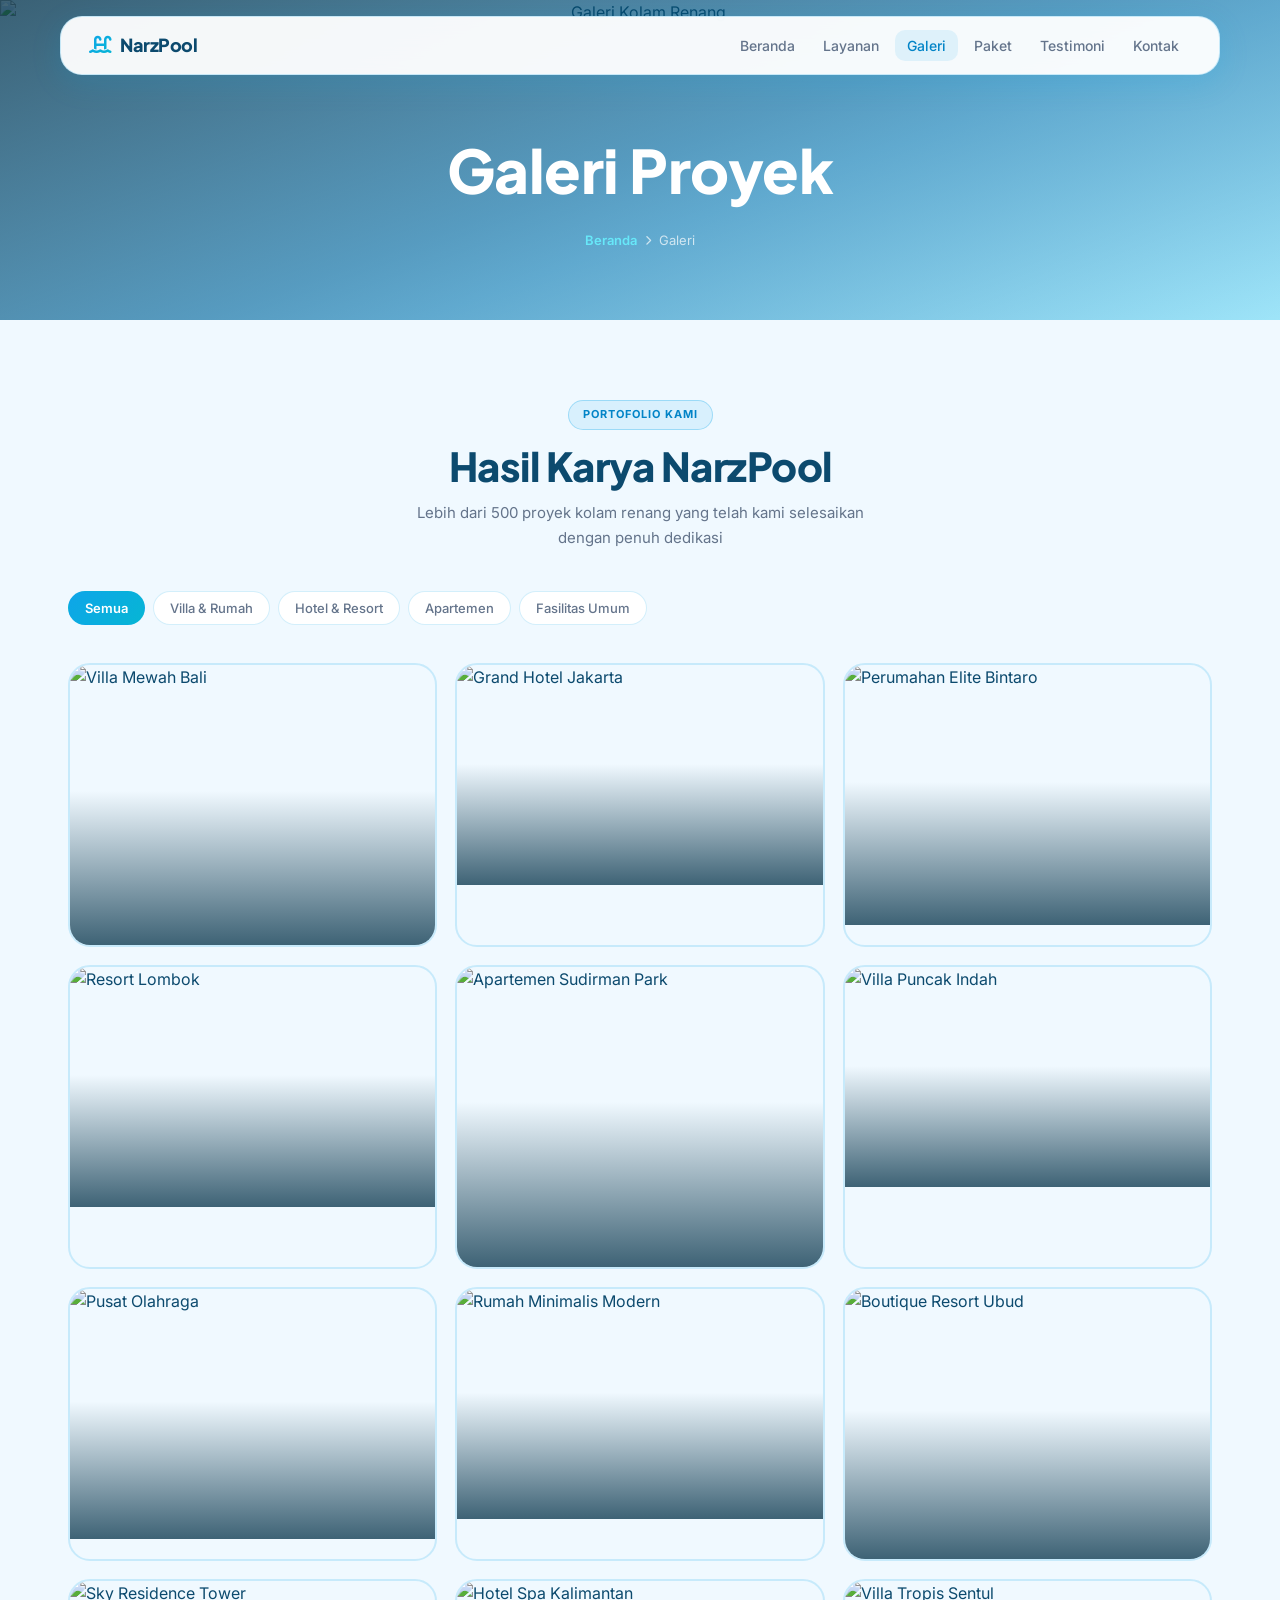
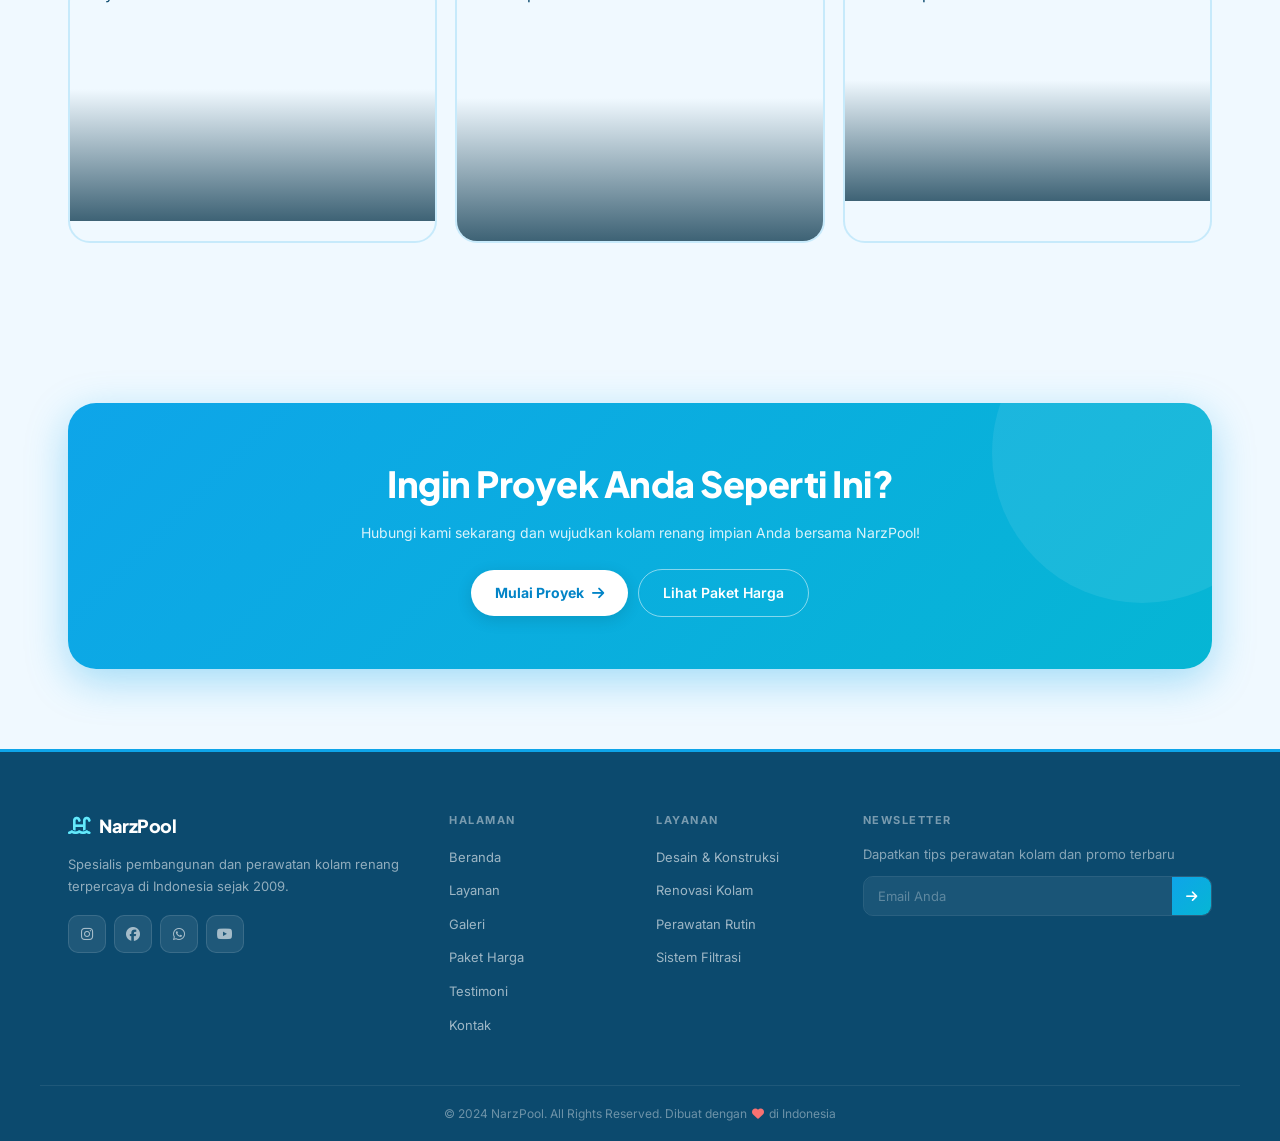
==== galeri.html @ c6076f53 "Add files via upload" ====
<!DOCTYPE html>
<html lang="id">
<head>
  <meta charset="UTF-8" />
  <meta name="viewport" content="width=device-width, initial-scale=1.0"/>
  <title>NarzPool - Galeri</title>
  <link rel="stylesheet" href="style.css"/>
  <link href="https://fonts.googleapis.com/css2?family=Poppins:wght@300;400;600;700;800&display=swap" rel="stylesheet"/>
  <link rel="stylesheet" href="https://cdnjs.cloudflare.com/ajax/libs/font-awesome/6.4.0/css/all.min.css"/>
</head>
<body>

  <!-- NAVBAR -->
  <nav class="navbar scrolled" id="navbar" data-inner="true">
    <div class="nav-container">
      <a href="index.html" class="logo">
        <i class="fas fa-swimming-pool"></i>
        <span>NarzPool</span>
      </a>
      <ul class="nav-links" id="navLinks">
        <li><a href="index.html">Beranda</a></li>
        <li><a href="layanan.html">Layanan</a></li>
        <li><a href="galeri.html" class="active">Galeri</a></li>
        <li><a href="paket.html">Paket</a></li>
        <li><a href="testimoni.html">Testimoni</a></li>
        <li><a href="kontak.html">Kontak</a></li>
      </ul>
      <div class="hamburger" id="hamburger">
        <span></span><span></span><span></span>
      </div>
    </div>
  </nav>

  <!-- PAGE HERO -->
  <section class="page-hero page-hero-img">
    <img src="https://images.unsplash.com/photo-1583212292454-1fe6229603b7?w=1600&q=80&fit=crop" class="page-hero-bg" alt="Galeri Kolam Renang"/>
    <div class="page-hero-overlay"></div>
    <div class="page-hero-content">
      <h1>Galeri Proyek</h1>
      <div class="breadcrumb">
        <a href="index.html">Beranda</a>
        <i class="fas fa-chevron-right"></i>
        <span>Galeri</span>
      </div>
    </div>
  </section>

  <!-- FILTER -->
  <section class="galeri-page">
    <div class="container">
      <div class="section-header">
        <span class="section-tag">Portofolio Kami</span>
        <h2>Hasil Karya NarzPool</h2>
        <p>Lebih dari 500 proyek kolam renang yang telah kami selesaikan dengan penuh dedikasi</p>
      </div>

      <!-- Filter Tombol -->
      <div class="filter-btns">
        <button class="filter-btn active" data-filter="all">Semua</button>
        <button class="filter-btn" data-filter="villa">Villa & Rumah</button>
        <button class="filter-btn" data-filter="hotel">Hotel & Resort</button>
        <button class="filter-btn" data-filter="apartemen">Apartemen</button>
        <button class="filter-btn" data-filter="publik">Fasilitas Umum</button>
      </div>

      <!-- Galeri Grid -->
      <div class="galeri-masonry" id="galeriGrid">

        <div class="galeri-card" data-category="hotel">
          <div class="galeri-card-img" style="height:280px">
            <img src="https://images.unsplash.com/photo-1575429198097-0414ec08e8cd?w=700&q=80&fit=crop" alt="Villa Mewah Bali"/>
            <div class="galeri-card-overlay">
              <h4>Villa Mewah Bali</h4>
              <p><i class="fas fa-map-marker-alt"></i> Bali, Indonesia</p>
              <span class="galeri-tag">Infinity Pool</span>
            </div>
          </div>
        </div>

        <div class="galeri-card" data-category="hotel">
          <div class="galeri-card-img" style="height:220px">
            <img src="https://images.unsplash.com/photo-1519046904884-53103b34b206?w=700&q=80&fit=crop" alt="Grand Hotel Jakarta"/>
            <div class="galeri-card-overlay">
              <h4>Grand Hotel Bintang 5</h4>
              <p><i class="fas fa-map-marker-alt"></i> Jakarta, Indonesia</p>
              <span class="galeri-tag">Rooftop Pool</span>
            </div>
          </div>
        </div>

        <div class="galeri-card" data-category="villa">
          <div class="galeri-card-img" style="height:260px">
            <img src="https://images.unsplash.com/photo-1583212292454-1fe6229603b7?w=700&q=80&fit=crop" alt="Perumahan Elite Bintaro"/>
            <div class="galeri-card-overlay">
              <h4>Perumahan Elite Bintaro</h4>
              <p><i class="fas fa-map-marker-alt"></i> Tangerang, Indonesia</p>
              <span class="galeri-tag">Lap Pool</span>
            </div>
          </div>
        </div>

        <div class="galeri-card" data-category="hotel">
          <div class="galeri-card-img" style="height:240px">
            <img src="https://images.unsplash.com/photo-1572120360610-d971b9d7767c?w=700&q=80&fit=crop" alt="Resort Lombok"/>
            <div class="galeri-card-overlay">
              <h4>Resort Lombok Tengah</h4>
              <p><i class="fas fa-map-marker-alt"></i> Lombok, Indonesia</p>
              <span class="galeri-tag">Natural Pool</span>
            </div>
          </div>
        </div>

        <div class="galeri-card" data-category="apartemen">
          <div class="galeri-card-img" style="height:300px">
            <img src="https://images.unsplash.com/photo-1560185007-cde436f6a4d0?w=700&q=80&fit=crop" alt="Apartemen Sudirman Park"/>
            <div class="galeri-card-overlay">
              <h4>Apartemen Sudirman Park</h4>
              <p><i class="fas fa-map-marker-alt"></i> Jakarta, Indonesia</p>
              <span class="galeri-tag">Indoor Pool</span>
            </div>
          </div>
        </div>

        <div class="galeri-card" data-category="villa">
          <div class="galeri-card-img" style="height:220px">
            <img src="https://images.unsplash.com/photo-1621275471769-e6aa344546d5?w=700&q=80&fit=crop" alt="Villa Puncak Indah"/>
            <div class="galeri-card-overlay">
              <h4>Villa Puncak Indah</h4>
              <p><i class="fas fa-map-marker-alt"></i> Bogor, Indonesia</p>
              <span class="galeri-tag">Private Pool</span>
            </div>
          </div>
        </div>

        <div class="galeri-card" data-category="publik">
          <div class="galeri-card-img" style="height:250px">
            <img src="https://images.unsplash.com/photo-1571902943202-507ec2618e8f?w=700&q=80&fit=crop" alt="Pusat Olahraga"/>
            <div class="galeri-card-overlay">
              <h4>Pusat Olahraga Kota</h4>
              <p><i class="fas fa-map-marker-alt"></i> Bandung, Indonesia</p>
              <span class="galeri-tag">Olympic Pool</span>
            </div>
          </div>
        </div>

        <div class="galeri-card" data-category="villa">
          <div class="galeri-card-img" style="height:230px">
            <img src="https://images.unsplash.com/photo-1504174997557-4d5b864f0c4b?w=700&q=80&fit=crop" alt="Rumah Minimalis Modern"/>
            <div class="galeri-card-overlay">
              <h4>Rumah Minimalis Modern</h4>
              <p><i class="fas fa-map-marker-alt"></i> Surabaya, Indonesia</p>
              <span class="galeri-tag">Mini Pool</span>
            </div>
          </div>
        </div>

        <div class="galeri-card" data-category="hotel">
          <div class="galeri-card-img" style="height:270px">
            <img src="https://images.unsplash.com/photo-1540539234-c14a20fb7c7b?w=700&q=80&fit=crop" alt="Boutique Resort Ubud"/>
            <div class="galeri-card-overlay">
              <h4>Boutique Resort Ubud</h4>
              <p><i class="fas fa-map-marker-alt"></i> Ubud, Bali</p>
              <span class="galeri-tag">Plunge Pool</span>
            </div>
          </div>
        </div>

        <div class="galeri-card" data-category="apartemen">
          <div class="galeri-card-img" style="height:240px">
            <img src="https://images.unsplash.com/photo-1600965962102-9d260a71890d?w=700&q=80&fit=crop" alt="Sky Residence Tower"/>
            <div class="galeri-card-overlay">
              <h4>Sky Residence Tower</h4>
              <p><i class="fas fa-map-marker-alt"></i> Jakarta Barat</p>
              <span class="galeri-tag">Sky Pool</span>
            </div>
          </div>
        </div>

        <div class="galeri-card" data-category="publik">
          <div class="galeri-card-img" style="height:260px">
            <img src="https://images.unsplash.com/photo-1622396481328-9b1b78cdd9fd?w=700&q=80&fit=crop" alt="Hotel Spa Kalimantan"/>
            <div class="galeri-card-overlay">
              <h4>Hotel &amp; Spa Kalimantan</h4>
              <p><i class="fas fa-map-marker-alt"></i> Balikpapan</p>
              <span class="galeri-tag">Spa Pool</span>
            </div>
          </div>
        </div>

        <div class="galeri-card" data-category="villa">
          <div class="galeri-card-img" style="height:220px">
            <img src="https://images.unsplash.com/photo-1572120360610-d971b9d7767c?w=700&q=80&fit=crop" alt="Villa Tropis Sentul"/>
            <div class="galeri-card-overlay">
              <h4>Villa Tropis Sentul</h4>
              <p><i class="fas fa-map-marker-alt"></i> Sentul, Bogor</p>
              <span class="galeri-tag">Overflow Pool</span>
            </div>
          </div>
        </div>

      </div>

      <div class="no-result" id="noResult" style="display:none;">
        <i class="fas fa-search"></i>
        <p>Tidak ada proyek dalam kategori ini</p>
      </div>
    </div>
  </section>

  <!-- CTA -->
  <section class="cta-section">
    <div class="container">
      <div class="cta-box">
        <h2>Ingin Proyek Anda Seperti Ini?</h2>
        <p>Hubungi kami sekarang dan wujudkan kolam renang impian Anda bersama NarzPool!</p>
        <div class="cta-btns">
          <a href="kontak.html" class="btn btn-white">Mulai Proyek <i class="fas fa-arrow-right"></i></a>
          <a href="paket.html" class="btn btn-outline-white">Lihat Paket Harga</a>
        </div>
      </div>
    </div>
  </section>

  <!-- FOOTER -->
  <footer class="footer">
    <div class="footer-top">
      <div class="footer-brand">
        <a href="index.html" class="logo">
          <i class="fas fa-swimming-pool"></i>
          <span>NarzPool</span>
        </a>
        <p>Spesialis pembangunan dan perawatan kolam renang terpercaya di Indonesia sejak 2009.</p>
        <div class="social-links">
          <a href="#"><i class="fab fa-instagram"></i></a>
          <a href="#"><i class="fab fa-facebook"></i></a>
          <a href="#"><i class="fab fa-whatsapp"></i></a>
          <a href="#"><i class="fab fa-youtube"></i></a>
        </div>
      </div>
      <div class="footer-links">
        <h4>Halaman</h4>
        <ul>
          <li><a href="index.html">Beranda</a></li>
          <li><a href="layanan.html">Layanan</a></li>
          <li><a href="galeri.html">Galeri</a></li>
          <li><a href="paket.html">Paket Harga</a></li>
          <li><a href="testimoni.html">Testimoni</a></li>
          <li><a href="kontak.html">Kontak</a></li>
        </ul>
      </div>
      <div class="footer-links">
        <h4>Layanan</h4>
        <ul>
          <li><a href="layanan.html">Desain & Konstruksi</a></li>
          <li><a href="layanan.html">Renovasi Kolam</a></li>
          <li><a href="layanan.html">Perawatan Rutin</a></li>
          <li><a href="layanan.html">Sistem Filtrasi</a></li>
        </ul>
      </div>
      <div class="footer-newsletter">
        <h4>Newsletter</h4>
        <p>Dapatkan tips perawatan kolam dan promo terbaru</p>
        <div class="newsletter-form">
          <input type="email" placeholder="Email Anda"/>
          <button><i class="fas fa-arrow-right"></i></button>
        </div>
      </div>
    </div>
    <div class="footer-bottom">
      <p>&copy; 2024 NarzPool. All Rights Reserved. Dibuat dengan <i class="fas fa-heart"></i> di Indonesia</p>
    </div>
  </footer>

  <script src="script.js"></script>
</body>
</html>
---- style.css ----
/* ================================================
   NARZPOOL — MOBILE-FIRST CSS (TULIS ULANG BERSIH)
   ================================================ */

@import url('https://fonts.googleapis.com/css2?family=Inter:wght@400;500;600;700;800;900&family=Plus+Jakarta+Sans:wght@600;700;800;900&display=swap');

/* ===== VARIABLES ===== */
:root {
  --blue:       #0ea5e9;
  --blue-dark:  #0284c7;
  --blue-deeper:#0c4a6e;
  --cyan:       #06b6d4;
  --teal:       #0d9488;
  --aqua:       #67e8f9;
  --bg:         #f0f9ff;
  --white:      #ffffff;
  --text:       #0c4a6e;
  --muted:      #64748b;
  --light-text: #94a3b8;
  --border:     rgba(14,165,233,0.18);

  --grad:       linear-gradient(135deg,#0ea5e9,#06b6d4);
  --grad-dark:  linear-gradient(135deg,#0284c7,#0d9488);

  --r-sm: 10px;
  --r-md: 16px;
  --r-lg: 22px;
  --r-xl: 28px;

  --sh-sm: 0 2px 10px rgba(14,165,233,.12);
  --sh-md: 0 8px 30px rgba(14,165,233,.16);
  --sh-lg: 0 20px 60px rgba(14,165,233,.22);

  --ease: all .3s cubic-bezier(.4,0,.2,1);
}

/* ===== RESET ===== */
*,*::before,*::after{margin:0;padding:0;box-sizing:border-box}
html{scroll-behavior:smooth;-webkit-text-size-adjust:100%}
body{font-family:'Inter',sans-serif;background:var(--bg);color:var(--text);overflow-x:hidden;line-height:1.6}
img{display:block;max-width:100%;height:auto}
a{text-decoration:none}
button{cursor:pointer;font-family:inherit}
ul{list-style:none}

/* ===== LAYOUT ===== */
.container{width:100%;max-width:1200px;margin:0 auto;padding:0 16px}

/* ===== TYPOGRAPHY ===== */
.section-tag{
  display:inline-flex;align-items:center;gap:6px;
  padding:5px 14px;background:rgba(14,165,233,.1);
  border:1px solid rgba(14,165,233,.3);border-radius:50px;
  font-size:11px;font-weight:700;letter-spacing:1px;
  text-transform:uppercase;color:var(--blue-dark);margin-bottom:12px;
}
.section-header{text-align:center;margin-bottom:40px}
.section-header h2{
  font-family:'Plus Jakarta Sans',sans-serif;
  font-size:clamp(24px,5vw,40px);font-weight:800;
  color:var(--text);line-height:1.2;letter-spacing:-.5px;margin-bottom:10px;
}
.section-header h2 span{background:var(--grad);-webkit-background-clip:text;-webkit-text-fill-color:transparent;background-clip:text}
.section-header p{color:var(--muted);font-size:15px;max-width:500px;margin:0 auto;line-height:1.7}

/* ===== BUTTONS ===== */
.btn{
  display:inline-flex;align-items:center;justify-content:center;gap:8px;
  padding:12px 24px;border-radius:50px;font-family:'Inter',sans-serif;
  font-weight:600;font-size:14px;border:none;cursor:pointer;transition:var(--ease);
  white-space:nowrap;
}
.btn-primary{background:var(--grad);color:#fff;box-shadow:0 4px 16px rgba(14,165,233,.4)}
.btn-primary:hover{transform:translateY(-2px);box-shadow:0 8px 24px rgba(14,165,233,.5)}
.btn-ghost{background:rgba(14,165,233,.1);color:var(--blue-dark);border:1.5px solid rgba(14,165,233,.25)}
.btn-ghost:hover{background:rgba(14,165,233,.18);transform:translateY(-2px)}
.btn-ghost-hero{background:rgba(255,255,255,.15);color:#fff;border:1.5px solid rgba(255,255,255,.4);backdrop-filter:blur(10px)}
.btn-ghost-hero:hover{background:rgba(255,255,255,.25);border-color:#fff}
.btn-white{background:#fff;color:var(--blue-dark);font-weight:700;box-shadow:0 4px 16px rgba(0,0,0,.12)}
.btn-white:hover{transform:translateY(-2px);box-shadow:0 8px 24px rgba(0,0,0,.18)}
.btn-outline-white{background:transparent;color:#fff;border:1.5px solid rgba(255,255,255,.5)}
.btn-outline-white:hover{background:rgba(255,255,255,.12);border-color:#fff}
.btn-outline-blue{background:transparent;color:var(--blue-dark);border:1.5px solid var(--border)}
.btn-outline-blue:hover{background:var(--bg);transform:translateY(-2px)}
.btn-full{width:100%}
.btn-wa{display:inline-flex;align-items:center;gap:7px;padding:10px 20px;border-radius:50px;background:#16a34a;color:#fff;font-size:13px;font-weight:600;transition:var(--ease)}
.btn-wa:hover{background:#15803d;transform:translateY(-2px)}
.center-btn{text-align:center}

/* ===== NAVBAR ===== */
.navbar{
  position:fixed;top:12px;left:50%;transform:translateX(-50%);
  width:calc(100% - 24px);max-width:1160px;z-index:1000;
  padding:12px 16px;border-radius:var(--r-lg);
  background:rgba(255,255,255,.75);backdrop-filter:blur(20px);
  -webkit-backdrop-filter:blur(20px);
  border:1px solid rgba(14,165,233,.2);box-shadow:var(--sh-sm);
  transition:var(--ease);
}
.navbar.scrolled{background:rgba(255,255,255,.95);box-shadow:var(--sh-md)}
.navbar[data-inner="true"]{background:rgba(255,255,255,.95)!important;box-shadow:var(--sh-md)!important}
.nav-container{display:flex;align-items:center;justify-content:space-between;gap:12px}
.logo{display:flex;align-items:center;gap:8px;flex-shrink:0}
.logo i{font-size:20px;background:var(--grad);-webkit-background-clip:text;-webkit-text-fill-color:transparent}
.logo span{font-family:'Plus Jakarta Sans',sans-serif;font-size:18px;font-weight:800;color:var(--text);letter-spacing:-.5px}
.nav-links{display:none} /* hidden mobile, shown desktop */
.nav-links a{color:var(--muted);font-size:14px;font-weight:500;padding:7px 12px;border-radius:var(--r-sm);transition:var(--ease)}
.nav-links a:hover,.nav-links a.active{color:var(--blue-dark);background:rgba(14,165,233,.1)}
.nav-cta{background:var(--grad)!important;color:#fff!important;padding:8px 18px!important;border-radius:50px!important;font-weight:600!important}
.hamburger{display:flex;flex-direction:column;gap:5px;padding:6px;cursor:pointer;z-index:1001}
.hamburger span{width:22px;height:2px;background:var(--text);border-radius:2px;transition:var(--ease);display:block}

/* Mobile nav drawer */
.nav-overlay{display:none;position:fixed;inset:0;background:rgba(0,0,0,.45);z-index:998;backdrop-filter:blur(3px)}
.nav-overlay.show{display:block}
.nav-links.open{
  display:flex;flex-direction:column;gap:4px;
  position:fixed;top:0;right:0;bottom:0;
  width:min(280px,82vw);
  background:#fff;
  padding:72px 20px 32px;
  box-shadow:-4px 0 40px rgba(0,0,0,.15);
  z-index:999;overflow-y:auto;
}
.nav-links.open a{font-size:15px;padding:12px 16px;display:block;border-radius:var(--r-sm);color:var(--text)}
.nav-links.open .nav-cta{margin-top:12px;display:block;text-align:center;padding:12px 16px!important;border-radius:var(--r-md)!important}

/* ===== HERO ===== */
.hero{
  position:relative;min-height:100svh;
  display:flex;flex-direction:column;
  align-items:center;justify-content:space-between;
  overflow:hidden;background:#023e5e;
}
.hero-bg{position:absolute;inset:0;z-index:0}
.hero-bg-img{width:100%;height:100%;object-fit:cover;object-position:center;animation:heroZoom 16s ease-in-out infinite alternate}
@keyframes heroZoom{from{transform:scale(1)}to{transform:scale(1.08)}}
.hero-bg-overlay{position:absolute;inset:0;background:linear-gradient(160deg,rgba(2,48,71,.78) 0%,rgba(3,105,161,.55) 50%,rgba(14,165,233,.3) 100%)}
.hero-orb,.hero-grid{display:none} /* tidak perlu di mobile */

.hero-content{
  position:relative;z-index:2;text-align:center;
  width:100%;padding:88px 20px 24px;
  flex:1;display:flex;flex-direction:column;
  align-items:center;justify-content:center;
}
.hero-badge{
  display:inline-flex;align-items:center;gap:8px;
  padding:7px 16px;border-radius:50px;
  background:rgba(255,255,255,.15);border:1px solid rgba(255,255,255,.3);
  font-size:12px;font-weight:600;color:#fff;margin-bottom:18px;
  backdrop-filter:blur(10px);
}
.hero-badge span{width:7px;height:7px;background:var(--aqua);border-radius:50%;animation:pulse 2s infinite}
@keyframes pulse{0%,100%{opacity:1;transform:scale(1)}50%{opacity:.5;transform:scale(1.5)}}
.hero h1{
  font-family:'Plus Jakarta Sans',sans-serif;
  font-size:clamp(44px,12vw,100px);
  font-weight:900;color:#fff;line-height:1;
  letter-spacing:-2px;margin-bottom:14px;
}
.gradient-text{background:linear-gradient(135deg,#67e8f9,#06b6d4,#0d9488);-webkit-background-clip:text;-webkit-text-fill-color:transparent;background-clip:text}
.hero-tagline{font-size:clamp(14px,3.5vw,17px);color:rgba(255,255,255,.8);margin-bottom:28px;line-height:1.65}
.hero-btns{display:flex;flex-direction:column;align-items:center;gap:10px;margin-bottom:0}
.hero-btns .btn{width:100%;max-width:300px}

/* Stats bar */
.hero-stats-bar{
  position:relative;z-index:2;
  width:100%;padding:0 16px 28px;
  display:grid;grid-template-columns:1fr 1fr;gap:12px;
}
.hero-stat-item{
  background:rgba(255,255,255,.12);
  backdrop-filter:blur(16px);
  -webkit-backdrop-filter:blur(16px);
  border:1px solid rgba(255,255,255,.2);
  border-radius:var(--r-lg);
  padding:16px 14px;
  text-align:center;
  transition:var(--ease);
}
.hero-stat-item:hover{background:rgba(255,255,255,.2);border-color:rgba(255,255,255,.35)}
.stat-icon{
  width:36px;height:36px;
  background:rgba(255,255,255,.15);
  border-radius:var(--r-sm);
  display:flex;align-items:center;justify-content:center;
  margin:0 auto 8px;
}
.stat-icon i{font-size:15px;color:var(--aqua)}
.hero-stat-item h3{
  font-family:'Plus Jakarta Sans',sans-serif;
  font-size:22px;font-weight:900;
  color:#fff;line-height:1;margin-bottom:3px;
}
.hero-stat-item p{font-size:11px;color:rgba(255,255,255,.75);font-weight:500;line-height:1.3}
.hero-scroll{display:none}

/* ===== PAGE HERO (halaman dalam) ===== */
.page-hero{
  position:relative;min-height:260px;
  display:flex;align-items:center;justify-content:center;
  text-align:center;padding:90px 16px 40px;overflow:hidden;
  background:linear-gradient(160deg,#e0f2fe,#bae6fd,#cffafe);
}
.page-hero-img .page-hero-bg{
  position:absolute;inset:0;width:100%;height:100%;
  object-fit:cover;object-position:center 40%;z-index:0;
  animation:heroZoom 14s ease-in-out infinite alternate;
}
.page-hero-overlay{
  position:absolute;inset:0;z-index:1;
  background:linear-gradient(160deg,rgba(2,48,71,.75) 0%,rgba(3,105,161,.5) 60%,rgba(14,165,233,.25) 100%);
}
.page-hero-content{position:relative;z-index:2}
.page-hero-content h1{
  font-family:'Plus Jakarta Sans',sans-serif;
  font-size:clamp(28px,7vw,56px);font-weight:900;
  color:var(--text);letter-spacing:-.5px;margin-bottom:12px;
}
.page-hero-img .page-hero-content h1{color:#fff}
.breadcrumb{display:flex;align-items:center;justify-content:center;gap:8px;font-size:13px;color:var(--muted);flex-wrap:wrap}
.breadcrumb a{color:var(--blue-dark);font-weight:600}
.page-hero-img .breadcrumb{color:rgba(255,255,255,.7)}
.page-hero-img .breadcrumb a{color:var(--aqua)}
.breadcrumb i{font-size:10px}

/* ===== ABOUT HOME ===== */
.about-home{padding:60px 0;background:var(--white)}
.about-grid{display:flex;flex-direction:column;gap:32px}
.about-photo-stack{position:relative;border-radius:var(--r-xl);overflow:hidden;height:260px}
.about-photo-main{width:100%;height:100%;object-fit:cover}
.about-photo-mini{display:none}
.about-badge{
  position:absolute;top:14px;left:14px;
  background:rgba(255,255,255,.95);border:1px solid var(--border);
  border-radius:var(--r-sm);padding:10px 14px;
  display:flex;align-items:center;gap:10px;box-shadow:var(--sh-sm);
}
.about-badge i{font-size:22px;color:#f59e0b}
.about-badge strong{display:block;font-weight:700;color:var(--text);font-size:13px}
.about-badge span{color:var(--muted);font-size:11px}
.about-text .section-tag{margin-bottom:10px}
.about-text h2{font-family:'Plus Jakarta Sans',sans-serif;font-size:clamp(22px,5vw,36px);font-weight:800;color:var(--text);line-height:1.2;letter-spacing:-.5px;margin-bottom:12px}
.about-text p{color:var(--muted);font-size:14px;line-height:1.8;margin-bottom:12px}
.about-points{display:grid;grid-template-columns:1fr 1fr;gap:8px;margin:16px 0 24px}
.point{display:flex;align-items:center;gap:7px;font-size:13px;color:var(--text);font-weight:600}
.point i{color:var(--teal);font-size:14px;flex-shrink:0}

/* ===== PROSES SECTION ===== */
.proses-section{padding:60px 0;background:var(--bg)}
.proses-grid{display:flex;flex-direction:column;gap:16px}
.proses-card{background:var(--white);border:1.5px solid var(--border);border-radius:var(--r-lg);overflow:hidden;box-shadow:var(--sh-sm)}
.proses-img-wrap{position:relative;height:180px;overflow:hidden}
.proses-img-wrap img{width:100%;height:100%;object-fit:cover}
.proses-num{position:absolute;top:12px;left:12px;background:var(--grad);color:#fff;font-family:'Plus Jakarta Sans',sans-serif;font-size:12px;font-weight:800;padding:3px 10px;border-radius:50px}
.proses-body{padding:18px}
.proses-icon{width:40px;height:40px;background:rgba(14,165,233,.1);border:1.5px solid rgba(14,165,233,.2);border-radius:var(--r-sm);display:flex;align-items:center;justify-content:center;margin-bottom:10px}
.proses-icon i{font-size:16px;color:var(--blue-dark)}
.proses-body h3{font-size:15px;font-weight:700;color:var(--text);margin-bottom:6px}
.proses-body p{font-size:13px;color:var(--muted);line-height:1.7}

/* ===== SHOWCASE ===== */
.showcase-section{padding:60px 0;background:var(--white)}
.showcase-grid{display:flex;flex-direction:column;gap:12px}
.showcase-item{position:relative;border-radius:var(--r-lg);overflow:hidden;height:200px;border:2px solid var(--border)}
.showcase-item img{width:100%;height:100%;object-fit:cover}
.showcase-caption{
  position:absolute;bottom:0;left:0;right:0;
  padding:16px;
  background:linear-gradient(to top,rgba(2,48,71,.85) 0%,transparent 100%);
}
.sc-tag{display:inline-block;background:rgba(14,165,233,.85);color:#fff;font-size:10px;font-weight:700;padding:2px 8px;border-radius:50px;margin-bottom:4px;text-transform:uppercase;letter-spacing:.8px}
.showcase-caption h4{color:#fff;font-size:14px;font-weight:700}
.showcase-big{height:240px}

/* ===== PREVIEW LAYANAN ===== */
.preview-section{padding:60px 0;background:var(--white)}
.preview-grid{display:flex;flex-direction:column;gap:14px;margin-bottom:32px}
.preview-card{background:var(--bg);border:1.5px solid var(--border);border-radius:var(--r-lg);padding:24px 20px;text-align:center}
.card-icon{width:56px;height:56px;background:rgba(14,165,233,.1);border:1.5px solid rgba(14,165,233,.2);border-radius:var(--r-sm);display:flex;align-items:center;justify-content:center;margin:0 auto 14px}
.card-icon i{font-size:22px;color:var(--blue-dark)}
.preview-card h3{font-size:16px;font-weight:700;color:var(--text);margin-bottom:8px}
.preview-card p{font-size:13px;color:var(--muted);line-height:1.7}

/* ===== CTA ===== */
.cta-section{padding:48px 0;background:var(--bg)}
.cta-box{
  border-radius:var(--r-xl);padding:40px 20px;text-align:center;
  background:var(--grad);position:relative;overflow:hidden;
  box-shadow:0 12px 40px rgba(14,165,233,.35);
}
.cta-box::before{content:'';position:absolute;width:300px;height:300px;background:rgba(255,255,255,.08);border-radius:50%;top:-100px;right:-80px;pointer-events:none}
.cta-box h2{font-family:'Plus Jakarta Sans',sans-serif;font-size:clamp(20px,5vw,36px);font-weight:800;color:#fff;letter-spacing:-.5px;margin-bottom:10px;position:relative;z-index:1}
.cta-box p{color:rgba(255,255,255,.85);font-size:14px;margin-bottom:24px;position:relative;z-index:1}
.cta-btns{display:flex;flex-direction:column;align-items:center;gap:10px;position:relative;z-index:1}
.cta-btns .btn{width:100%;max-width:300px}

/* ===== LAYANAN PAGE ===== */
.layanan-page{padding:60px 0;background:var(--bg)}
.layanan-grid-page{display:flex;flex-direction:column;gap:14px;margin-bottom:48px}
.layanan-card{background:var(--white);border:1.5px solid var(--border);border-radius:var(--r-lg);padding:24px 20px;position:relative;overflow:hidden}
.layanan-card h3{font-size:16px;font-weight:700;color:var(--text);margin-bottom:8px}
.layanan-card p{font-size:13px;color:var(--muted);line-height:1.7}
.layanan-card .card-icon{margin:0 0 14px}

.layanan-detail-item{display:flex;flex-direction:column;gap:24px;margin-bottom:48px;padding-bottom:48px;border-bottom:2px dashed var(--border)}
.layanan-detail-item:last-child{border-bottom:none;margin-bottom:0;padding-bottom:0}
.layanan-detail-item.reverse{flex-direction:column}
.layanan-detail-img{height:220px;border-radius:var(--r-lg);overflow:hidden;border:2px solid var(--border);flex-shrink:0}
.layanan-detail-img img{width:100%;height:100%;object-fit:cover}
.service-number{font-family:'Plus Jakarta Sans',sans-serif;font-size:48px;font-weight:900;color:rgba(14,165,233,.1);display:block;line-height:1;margin-bottom:2px;letter-spacing:-2px}
.layanan-detail-text h3{font-family:'Plus Jakarta Sans',sans-serif;font-size:clamp(18px,4vw,26px);font-weight:800;color:var(--text);margin-bottom:10px;letter-spacing:-.3px}
.layanan-detail-text p{color:var(--muted);font-size:14px;line-height:1.8;margin-bottom:16px}
.service-list{list-style:none;margin-bottom:20px}
.service-list li{display:flex;align-items:center;gap:8px;padding:8px 0;font-size:13px;color:var(--text);border-bottom:1px solid var(--border)}
.service-list li:last-child{border-bottom:none}
.service-list .fa-check{color:var(--teal);width:14px;flex-shrink:0}

/* ===== GALERI PAGE ===== */
.galeri-page{padding:60px 0;background:var(--bg)}
.filter-btns{display:flex;gap:8px;overflow-x:auto;padding-bottom:6px;margin-bottom:32px;-webkit-overflow-scrolling:touch;scrollbar-width:none}
.filter-btns::-webkit-scrollbar{display:none}
.filter-btn{white-space:nowrap;flex-shrink:0;padding:8px 16px;border-radius:50px;border:1.5px solid var(--border);background:var(--white);font-family:'Inter',sans-serif;font-size:13px;font-weight:500;cursor:pointer;color:var(--muted);transition:var(--ease)}
.filter-btn.active{background:var(--grad);border-color:transparent;color:#fff;font-weight:600}
.galeri-masonry{display:flex;flex-direction:column;gap:14px}
.galeri-card{border-radius:var(--r-lg);overflow:hidden;border:2px solid var(--border)}
.galeri-card.hidden{display:none}
.galeri-card-img{position:relative;overflow:hidden;display:block}
.galeri-card-img img{position:absolute;inset:0;width:100%;height:100%;object-fit:cover}
.galeri-card-img::before{content:'';position:absolute;inset:0;background:linear-gradient(to top,rgba(2,48,71,.75) 0%,transparent 55%);z-index:1}
.galeri-card-overlay{position:relative;z-index:2;padding:16px;width:100%}
.galeri-card-overlay h4{color:#fff;font-size:15px;font-weight:700;margin-bottom:3px}
.galeri-card-overlay p{color:rgba(255,255,255,.75);font-size:12px;margin-bottom:6px}
.galeri-tag{display:inline-block;background:rgba(14,165,233,.85);color:#fff;padding:2px 8px;border-radius:50px;font-size:11px;font-weight:600}
.no-result{text-align:center;padding:48px;color:var(--muted)}
.no-result i{font-size:40px;opacity:.25;margin-bottom:10px;display:block}

/* ===== PAKET PAGE ===== */
.paket-page{padding:60px 0;background:var(--bg)}
.paket-grid-page{display:flex;flex-direction:column;gap:16px}
.paket-card-page{background:var(--white);border:2px solid var(--border);border-radius:var(--r-xl);overflow:hidden;position:relative}
.paket-card-page.featured{background:var(--grad);border-color:transparent}
.paket-ribbon{position:absolute;top:0;right:0;background:linear-gradient(135deg,#f59e0b,#ef4444);color:#fff;padding:6px 16px;font-size:11px;font-weight:700;border-bottom-left-radius:var(--r-sm)}
.paket-top{padding:28px 22px 16px;text-align:center}
.paket-icon{width:52px;height:52px;background:rgba(14,165,233,.1);border:1.5px solid rgba(14,165,233,.25);border-radius:var(--r-sm);display:flex;align-items:center;justify-content:center;margin:0 auto 12px}
.paket-icon i{font-size:22px;color:var(--blue-dark)}
.paket-card-page.featured .paket-icon{background:rgba(255,255,255,.2);border-color:rgba(255,255,255,.3)}
.paket-card-page.featured .paket-icon i{color:#fff}
.paket-top h3{font-family:'Plus Jakarta Sans',sans-serif;font-size:20px;font-weight:800;color:var(--text);margin-bottom:3px}
.paket-card-page.featured .paket-top h3{color:#fff}
.paket-sub{font-size:13px;color:var(--muted);margin-bottom:12px}
.paket-card-page.featured .paket-sub{color:rgba(255,255,255,.8)}
.paket-price-big span{font-family:'Plus Jakarta Sans',sans-serif;font-size:28px;font-weight:800;color:var(--blue-dark)}
.paket-card-page.featured .paket-price-big span{color:#fff}
.paket-price-big small{display:block;font-size:11px;color:var(--muted);margin-top:2px}
.paket-card-page.featured .paket-price-big small{color:rgba(255,255,255,.7)}
.paket-body{padding:0 22px 22px}
.paket-body ul{margin-bottom:18px}
.paket-body li{padding:8px 0;display:flex;align-items:center;gap:8px;font-size:13px;color:var(--text);border-bottom:1px solid var(--border)}
.paket-card-page.featured .paket-body li{color:rgba(255,255,255,.9);border-bottom-color:rgba(255,255,255,.15)}
.paket-body li.disabled{opacity:.4}
.paket-body .fa-check{color:var(--teal);width:14px;flex-shrink:0}
.paket-body .fa-times{color:var(--light-text);width:14px;flex-shrink:0}
.paket-body .btn{display:block;text-align:center}

.paket-banner{position:relative;border-radius:var(--r-lg);overflow:hidden;height:200px;margin-bottom:32px;border:2px solid var(--border)}
.paket-banner img{width:100%;height:100%;object-fit:cover;object-position:center 30%}
.paket-banner::before{content:'';position:absolute;inset:0;background:linear-gradient(90deg,rgba(2,48,71,.85) 0%,rgba(2,48,71,.25) 70%,transparent 100%);z-index:1}
.paket-banner-text{position:absolute;top:50%;left:18px;transform:translateY(-50%);z-index:2;max-width:240px}
.paket-banner-text .section-tag{background:rgba(255,255,255,.15);border-color:rgba(255,255,255,.3);color:#fff;margin-bottom:8px}
.paket-banner-text h3{font-family:'Plus Jakarta Sans',sans-serif;font-size:16px;font-weight:800;color:#fff;margin-bottom:5px;line-height:1.25}
.paket-banner-text p{color:rgba(255,255,255,.8);font-size:12px;line-height:1.5}

.maintenance-grid{display:flex;flex-direction:column;gap:14px}
.maintenance-card{background:var(--white);border:2px solid var(--border);border-radius:var(--r-lg);padding:28px 22px;text-align:center}
.maintenance-card.featured{background:linear-gradient(135deg,#e0f2fe,#cffafe);border-color:var(--blue)}
.maintenance-card>i{font-size:36px;color:var(--blue);margin-bottom:12px;display:block}
.maintenance-card h3{font-family:'Plus Jakarta Sans',sans-serif;font-size:17px;font-weight:700;color:var(--text);margin-bottom:6px}
.maint-price{font-size:20px;font-weight:800;color:var(--blue-dark);margin-bottom:14px}
.maint-price span{font-size:12px;font-weight:400;color:var(--muted)}
.maintenance-card ul{text-align:left;margin-bottom:18px}
.maintenance-card li{padding:6px 0;display:flex;align-items:center;gap:7px;font-size:13px;color:var(--text);border-bottom:1px solid var(--border)}
.maintenance-card .fa-check{color:var(--teal);width:13px;flex-shrink:0}
.maintenance-card .btn{display:block}

.faq-section{margin-top:48px}
.faq-list{max-width:720px;margin:0 auto}
.faq-item{border:1.5px solid var(--border);border-radius:var(--r-md);margin-bottom:8px;overflow:hidden;background:var(--white)}
.faq-question{display:flex;justify-content:space-between;align-items:center;padding:15px 18px;cursor:pointer;font-weight:600;font-size:14px;color:var(--text)}
.faq-question.open{color:var(--blue-dark);background:rgba(14,165,233,.06)}
.faq-question i{transition:transform .3s;color:var(--muted);font-size:12px;flex-shrink:0}
.faq-question.open i{transform:rotate(45deg);color:var(--blue)}
.faq-answer{max-height:0;overflow:hidden;transition:max-height .4s ease,padding .3s;padding:0 18px}
.faq-answer.open{max-height:300px;padding:14px 18px}
.faq-answer p{color:var(--muted);font-size:13px;line-height:1.8}

/* ===== TESTIMONI PAGE ===== */
.rating-summary{padding:48px 0;background:var(--white)}
.rating-box{max-width:640px;margin:0 auto;background:var(--bg);border:2px solid var(--border);border-radius:var(--r-xl);padding:28px 20px;display:flex;flex-direction:column;gap:24px;align-items:center;text-align:center}
.rating-score h2{font-family:'Plus Jakarta Sans',sans-serif;font-size:64px;font-weight:900;background:var(--grad);-webkit-background-clip:text;-webkit-text-fill-color:transparent;background-clip:text;line-height:1}
.stars-big{color:#f59e0b;font-size:16px;margin:6px 0;display:flex;justify-content:center;gap:3px}
.rating-score p{color:var(--muted);font-size:12px}
.rating-bars{width:100%}
.rating-bar-item{display:flex;align-items:center;gap:10px;margin-bottom:8px;font-size:12px;color:var(--muted)}
.rating-bar-item span:first-child{width:56px;text-align:right;flex-shrink:0}
.rating-bar-item span:last-child{width:28px;flex-shrink:0}
.bar-track{flex:1;height:7px;background:var(--border);border-radius:4px;overflow:hidden}
.bar-fill{height:100%;background:var(--grad);border-radius:4px}

.testimoni-page{padding:60px 0;background:var(--bg)}
.testi-grid-full{display:flex;flex-direction:column;gap:14px}
.testi-card-full{background:var(--white);border:1.5px solid var(--border);border-radius:var(--r-lg);padding:22px}
.testi-header{display:flex;align-items:flex-start;gap:12px;margin-bottom:14px}
.testi-photo{width:46px;height:46px;border-radius:50%;object-fit:cover;border:2px solid var(--border);flex-shrink:0}
.testi-avatar{width:46px;height:46px;border-radius:50%;display:flex;align-items:center;justify-content:center;color:#fff;font-weight:700;font-size:14px;flex-shrink:0}
.testi-header h4{font-size:14px;font-weight:700;color:var(--text);margin-bottom:2px}
.testi-header>div:nth-child(2)>span{font-size:12px;color:var(--muted)}
.testi-header .stars{display:flex;gap:2px;color:#f59e0b;font-size:11px;margin-top:4px}
.testi-tag{margin-left:auto;background:rgba(14,165,233,.1);color:var(--blue-dark);padding:3px 10px;border-radius:50px;font-size:10px;font-weight:600;border:1px solid rgba(14,165,233,.25);flex-shrink:0;white-space:nowrap}
.testi-card-full>p{color:var(--muted);font-size:13px;line-height:1.8;font-style:italic;margin-bottom:10px}
.testi-card-full small{color:var(--light-text);font-size:11px}

/* ===== KONTAK PAGE ===== */
.kontak-page{padding:60px 0;background:var(--bg)}
.info-cards{display:grid;grid-template-columns:1fr 1fr;gap:12px;margin-bottom:32px}
.info-card{background:var(--white);border:1.5px solid var(--border);border-radius:var(--r-lg);padding:18px 14px;text-align:center}
.info-card-icon{width:44px;height:44px;background:rgba(14,165,233,.1);border:1.5px solid rgba(14,165,233,.2);border-radius:var(--r-sm);display:flex;align-items:center;justify-content:center;margin:0 auto 10px}
.info-card-icon i{font-size:18px;color:var(--blue-dark)}
.info-card h4{font-size:12px;font-weight:700;color:var(--text);margin-bottom:4px}
.info-card p{color:var(--muted);font-size:12px;line-height:1.6}

.kontak-main-grid{display:flex;flex-direction:column;gap:20px}
.kontak-form-wrap{background:var(--white);border:1.5px solid var(--border);border-radius:var(--r-xl);padding:24px 18px}
.kontak-form-wrap h3{font-family:'Plus Jakarta Sans',sans-serif;font-size:20px;font-weight:800;color:var(--text);margin-bottom:4px}
.kontak-form-wrap>p{color:var(--muted);font-size:13px;margin-bottom:20px}
.req{color:#ef4444}
.form-row{display:flex;flex-direction:column;gap:0}
.form-group{margin-bottom:14px}
.form-group label{display:block;font-size:12px;font-weight:600;color:var(--text);margin-bottom:5px}
.form-group input,.form-group select,.form-group textarea{
  width:100%;padding:11px 14px;background:var(--bg);
  border:1.5px solid var(--border);border-radius:var(--r-sm);
  font-size:16px;font-family:'Inter',sans-serif;color:var(--text);
  outline:none;transition:var(--ease);-webkit-appearance:none;
}
.form-group input:focus,.form-group select:focus,.form-group textarea:focus{border-color:var(--blue);background:var(--white);box-shadow:0 0 0 3px rgba(14,165,233,.1)}
.form-group input::placeholder,.form-group textarea::placeholder{color:var(--light-text)}
.form-group textarea{resize:vertical;min-height:100px}

.kontak-sidebar{display:flex;flex-direction:column;gap:14px}
.map-box{border-radius:var(--r-lg);overflow:hidden}
.map-placeholder{position:relative;height:200px;border-radius:var(--r-lg);overflow:hidden;border:2px solid var(--border)}
.map-photo{width:100%;height:100%;object-fit:cover}
.map-overlay-info{
  position:absolute;inset:0;
  background:linear-gradient(to top,rgba(2,48,71,.9) 0%,rgba(2,48,71,.2) 60%,transparent 100%);
  display:flex;flex-direction:column;align-items:center;justify-content:flex-end;
  padding:16px;text-align:center;border-radius:var(--r-lg);
}
.map-overlay-info i{font-size:24px;color:var(--aqua);margin-bottom:4px}
.map-overlay-info p{color:#fff;font-weight:700;font-size:13px;margin-bottom:2px}
.map-overlay-info span{color:rgba(255,255,255,.7);font-size:11px}
.wa-box{background:#f0fdf4;border:1.5px solid #bbf7d0;border-radius:var(--r-lg);padding:18px;display:flex;align-items:flex-start;gap:12px}
.wa-icon{font-size:26px;color:#16a34a;flex-shrink:0;margin-top:2px}
.wa-box h4{font-size:13px;font-weight:700;color:#14532d;margin-bottom:3px}
.wa-box p{font-size:12px;color:#166534;margin-bottom:10px;line-height:1.5}
.cabang-box{background:var(--white);border:1.5px solid var(--border);border-radius:var(--r-lg);padding:18px}
.cabang-box h4{font-size:13px;font-weight:700;color:var(--text);margin-bottom:12px;display:flex;align-items:center;gap:7px}
.cabang-box h4 i{color:var(--blue)}
.cabang-item{padding:9px 0;border-bottom:1px solid var(--border)}
.cabang-item:last-child{border-bottom:none}
.cabang-item strong{display:block;font-size:13px;color:var(--text);margin-bottom:1px;font-weight:600}
.cabang-item span{font-size:11px;color:var(--muted)}

/* ===== FOOTER ===== */
.footer{background:var(--blue-deeper);border-top:3px solid var(--blue)}
.footer-top{display:flex;flex-direction:column;gap:28px;padding:40px 16px 32px;max-width:1200px;margin:0 auto}
.footer-brand .logo{margin-bottom:12px}
.footer-brand .logo i{-webkit-text-fill-color:var(--aqua)!important}
.footer-brand .logo span{color:#fff}
.footer-brand p{color:rgba(255,255,255,.55);font-size:13px;line-height:1.7;margin-bottom:18px}
.social-links{display:flex;gap:8px}
.social-links a{width:38px;height:38px;background:rgba(255,255,255,.08);border:1px solid rgba(255,255,255,.12);border-radius:var(--r-sm);display:flex;align-items:center;justify-content:center;color:rgba(255,255,255,.6);font-size:14px;transition:var(--ease)}
.social-links a:hover{background:var(--blue);border-color:var(--blue);color:#fff}
.footer-links h4,.footer-newsletter h4{font-size:11px;font-weight:700;color:rgba(255,255,255,.45);margin-bottom:14px;text-transform:uppercase;letter-spacing:1.5px}
.footer-links ul{display:flex;flex-direction:column;gap:8px}
.footer-links a{color:rgba(255,255,255,.6);font-size:13px;transition:var(--ease)}
.footer-links a:hover{color:var(--aqua)}
.footer-newsletter p{color:rgba(255,255,255,.5);font-size:13px;margin-bottom:12px;line-height:1.6}
.newsletter-form{display:flex;border-radius:var(--r-sm);overflow:hidden;border:1px solid rgba(255,255,255,.12)}
.newsletter-form input{flex:1;padding:11px 14px;background:rgba(255,255,255,.06);border:none;color:#fff;font-family:'Inter',sans-serif;font-size:13px;outline:none;min-width:0}
.newsletter-form input::placeholder{color:rgba(255,255,255,.3)}
.newsletter-form button{padding:11px 14px;background:var(--grad);border:none;color:#fff;font-size:13px;flex-shrink:0}
.footer-bottom{border-top:1px solid rgba(255,255,255,.08);padding:18px 16px;text-align:center;color:rgba(255,255,255,.4);font-size:12px;max-width:1200px;margin:0 auto}
.footer-bottom .fa-heart{color:#f87171;margin:0 2px}

/* ===== STATS (non-hero pages) ===== */
.stats{background:var(--white);border-bottom:1px solid var(--border)}
.stats-container{max-width:900px;margin:0 auto;padding:0 16px;display:grid;grid-template-columns:1fr 1fr}
.stat-item{padding:28px 12px;text-align:center;border-right:1px solid var(--border);border-bottom:1px solid var(--border)}
.stat-item:nth-child(2),.stat-item:nth-child(4){border-right:none}
.stat-item:nth-child(3),.stat-item:nth-child(4){border-bottom:none}
.stat-item h2{font-family:'Plus Jakarta Sans',sans-serif;font-size:30px;font-weight:900;background:var(--grad);-webkit-background-clip:text;-webkit-text-fill-color:transparent;background-clip:text;line-height:1}
.stat-item p{color:var(--muted);font-size:12px;font-weight:500;margin-top:4px}

/* ================================================
   TABLET & DESKTOP — min-width: 640px
   ================================================ */
@media(min-width:640px){
  .container{padding:0 24px}
  .proses-grid{display:grid;grid-template-columns:1fr 1fr;gap:20px}
  .showcase-grid{display:grid;grid-template-columns:1fr 1fr;gap:14px}
  .showcase-item{height:220px}
  .showcase-big{grid-row:1/3;height:100%}
  .preview-grid{display:grid;grid-template-columns:1fr 1fr;gap:18px}
  .testi-grid-full{display:grid;grid-template-columns:1fr 1fr;gap:18px}
  .cta-box{padding:52px 40px}
  .cta-btns{flex-direction:row;justify-content:center}
  .cta-btns .btn{width:auto}
  .hero-btns{flex-direction:row;justify-content:center}
  .hero-btns .btn{width:auto;max-width:none}
  .about-points{grid-template-columns:1fr 1fr}
  .info-cards{grid-template-columns:repeat(2,1fr)}
  .kontak-main-grid{flex-direction:row;align-items:flex-start}
  .kontak-form-wrap{flex:1.5}
  .kontak-sidebar{flex:1}
  .form-row{flex-direction:row;gap:14px}
  .form-row .form-group{flex:1}
  .rating-box{flex-direction:row;text-align:left;align-items:center;padding:36px}
  .rating-score{min-width:130px;text-align:center}
  .footer-top{display:grid;grid-template-columns:1fr 1fr;gap:32px}
  .paket-banner{height:240px}
  .paket-banner-text{left:32px;max-width:320px}
  .paket-banner-text h3{font-size:20px}
  .paket-banner-text p{font-size:13px}
}

/* ================================================
   DESKTOP — min-width: 900px
   ================================================ */
@media(min-width:900px){
  .container{padding:0 28px}
  section.about-home,section.proses-section,section.showcase-section,
  section.preview-section,section.cta-section,section.layanan-page,
  section.galeri-page,section.paket-page,section.testimoni-page,
  section.kontak-page,section.rating-summary{padding:80px 0}

  /* Navbar */
  .navbar{top:16px;padding:14px 28px}
  .nav-links{display:flex;align-items:center;gap:4px}
  .hamburger{display:none}

  /* Hero */
  .hero-content{padding:100px 28px 28px}
  .hero h1{font-size:clamp(64px,9vw,100px)}
  .hero-stats-bar{
    grid-template-columns:repeat(4,1fr);
    gap:14px;
    padding:0 28px 40px;
  }
  .hero-stat-item{padding:18px 16px}
  .hero-stat-item h3{font-size:28px}
  .stat-icon{width:40px;height:40px}
  .stat-icon i{font-size:17px}
  .hero-stat-item p{font-size:12px}
  .hero-scroll{display:block;position:absolute;bottom:36px;left:50%;transform:translateX(-50%);z-index:2}
  .hero-scroll a{display:flex;flex-direction:column;align-items:center;gap:5px;color:rgba(255,255,255,.5);font-size:10px;letter-spacing:1.5px;text-transform:uppercase;animation:scrollBounce 2.5s ease-in-out infinite}
  @keyframes scrollBounce{0%,100%{transform:translateY(0);opacity:.4}50%{transform:translateY(8px);opacity:.9}}

  /* About */
  .about-home{padding:100px 0}
  .about-grid{flex-direction:row;gap:64px;align-items:center}
  .about-visual{flex:1;display:block}
  .about-photo-stack{height:480px}
  .about-photo-mini{display:block;position:absolute;bottom:-16px;right:-16px;width:170px;height:120px;border-radius:var(--r-lg);overflow:hidden;border:3px solid #fff;box-shadow:var(--sh-md)}
  .about-photo-mini img{width:100%;height:100%;object-fit:cover}
  .about-text{flex:1}
  .about-text h2{font-size:clamp(26px,3vw,38px)}

  /* Proses 4 kolom */
  .proses-grid{grid-template-columns:repeat(4,1fr)}
  .proses-img-wrap{height:200px}

  /* Showcase */
  .showcase-grid{grid-template-columns:1.8fr 1fr 1fr;grid-template-rows:280px 280px;gap:16px}
  .showcase-item{height:auto}
  .showcase-big{grid-row:1/3}
  /* Caption muncul saat hover di desktop */
  .showcase-caption{opacity:0;transform:translateY(6px);transition:var(--ease)}
  .showcase-item:hover .showcase-caption{opacity:1;transform:translateY(0)}

  /* Preview */
  .preview-grid{grid-template-columns:repeat(3,1fr);gap:22px}
  .preview-card{padding:32px 26px}
  .preview-card:hover{transform:translateY(-5px);box-shadow:var(--sh-md);border-color:var(--blue)}

  /* Layanan */
  .layanan-grid-page{display:grid;grid-template-columns:repeat(3,1fr);gap:22px}
  .layanan-card:hover{transform:translateY(-5px);box-shadow:var(--sh-md)}
  .layanan-detail-item{flex-direction:row;gap:56px}
  .layanan-detail-item.reverse{flex-direction:row-reverse}
  .layanan-detail-img{width:300px;height:280px;flex-shrink:0}

  /* Galeri */
  .galeri-masonry{display:grid;grid-template-columns:repeat(3,1fr);gap:18px}
  /* caption hover desktop */
  .galeri-card-overlay{opacity:0;transform:translateY(8px);transition:var(--ease)}
  .galeri-card-img:hover .galeri-card-overlay{opacity:1;transform:translateY(0)}

  /* Paket */
  .paket-grid-page{display:grid;grid-template-columns:repeat(3,1fr);gap:22px}
  .maintenance-grid{display:grid;grid-template-columns:repeat(3,1fr);gap:20px}
  .paket-banner{height:280px}
  .paket-banner-text{left:48px;max-width:420px}
  .paket-banner-text h3{font-size:clamp(20px,2.5vw,28px)}

  /* Testimoni */
  .testi-grid-full{display:grid;grid-template-columns:repeat(2,1fr);gap:22px}
  .rating-box{padding:44px}

  /* Kontak */
  .info-cards{grid-template-columns:repeat(4,1fr);gap:18px}
  .kontak-form-wrap{padding:36px}
  .form-row{flex-direction:row}

  /* Footer */
  .footer-top{grid-template-columns:2fr 1fr 1fr 2fr;padding:60px 28px 48px}

  /* Stats */
  .stats-container{grid-template-columns:repeat(4,1fr)}
  .stat-item{border-bottom:none}
  .stat-item:nth-child(3),.stat-item:nth-child(4){border-bottom:none}
  .stat-item h2{font-size:38px}

  /* Page hero */
  .page-hero{min-height:320px;padding:100px 28px 48px}
  .page-hero-content h1{font-size:clamp(40px,6vw,60px)}
}

/* ================================================
   LARGE DESKTOP — min-width: 1200px
   ================================================ */
@media(min-width:1200px){
  .hero h1{font-size:96px}
  .about-text h2{font-size:38px}
}
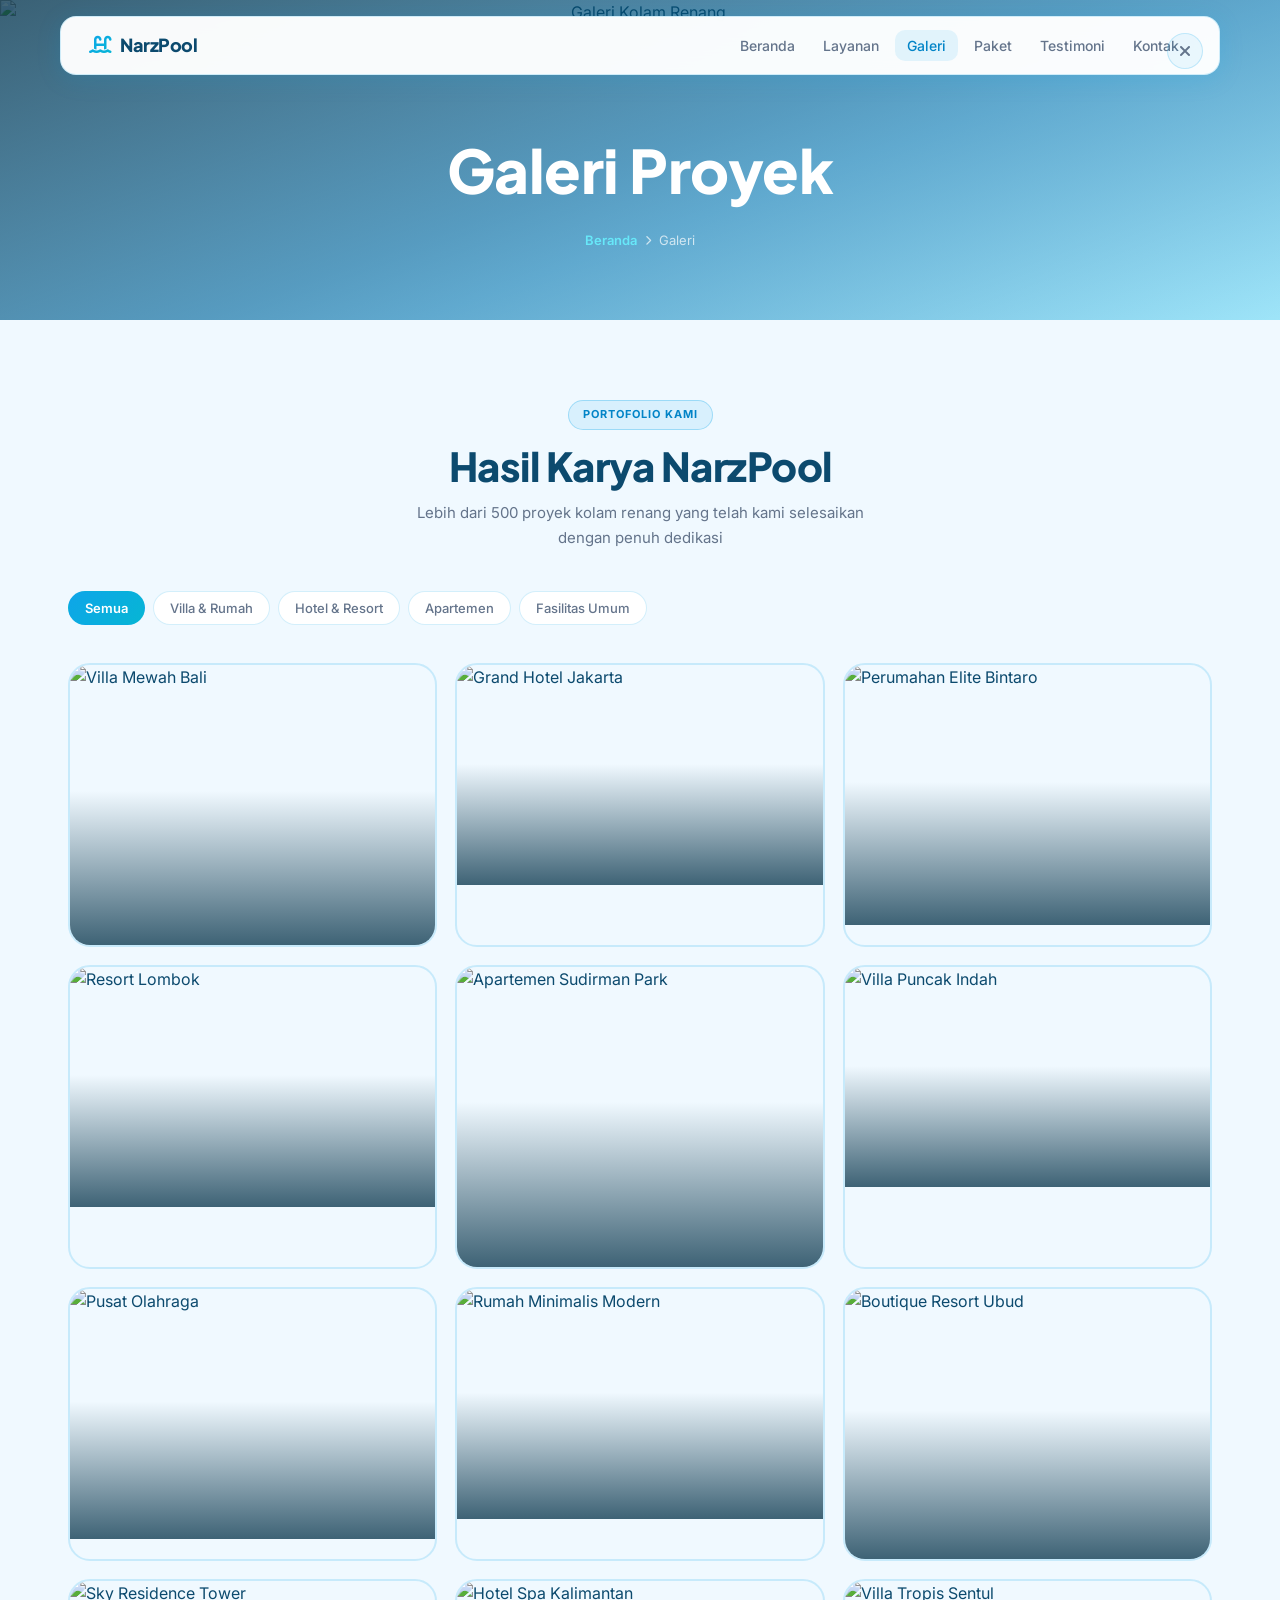
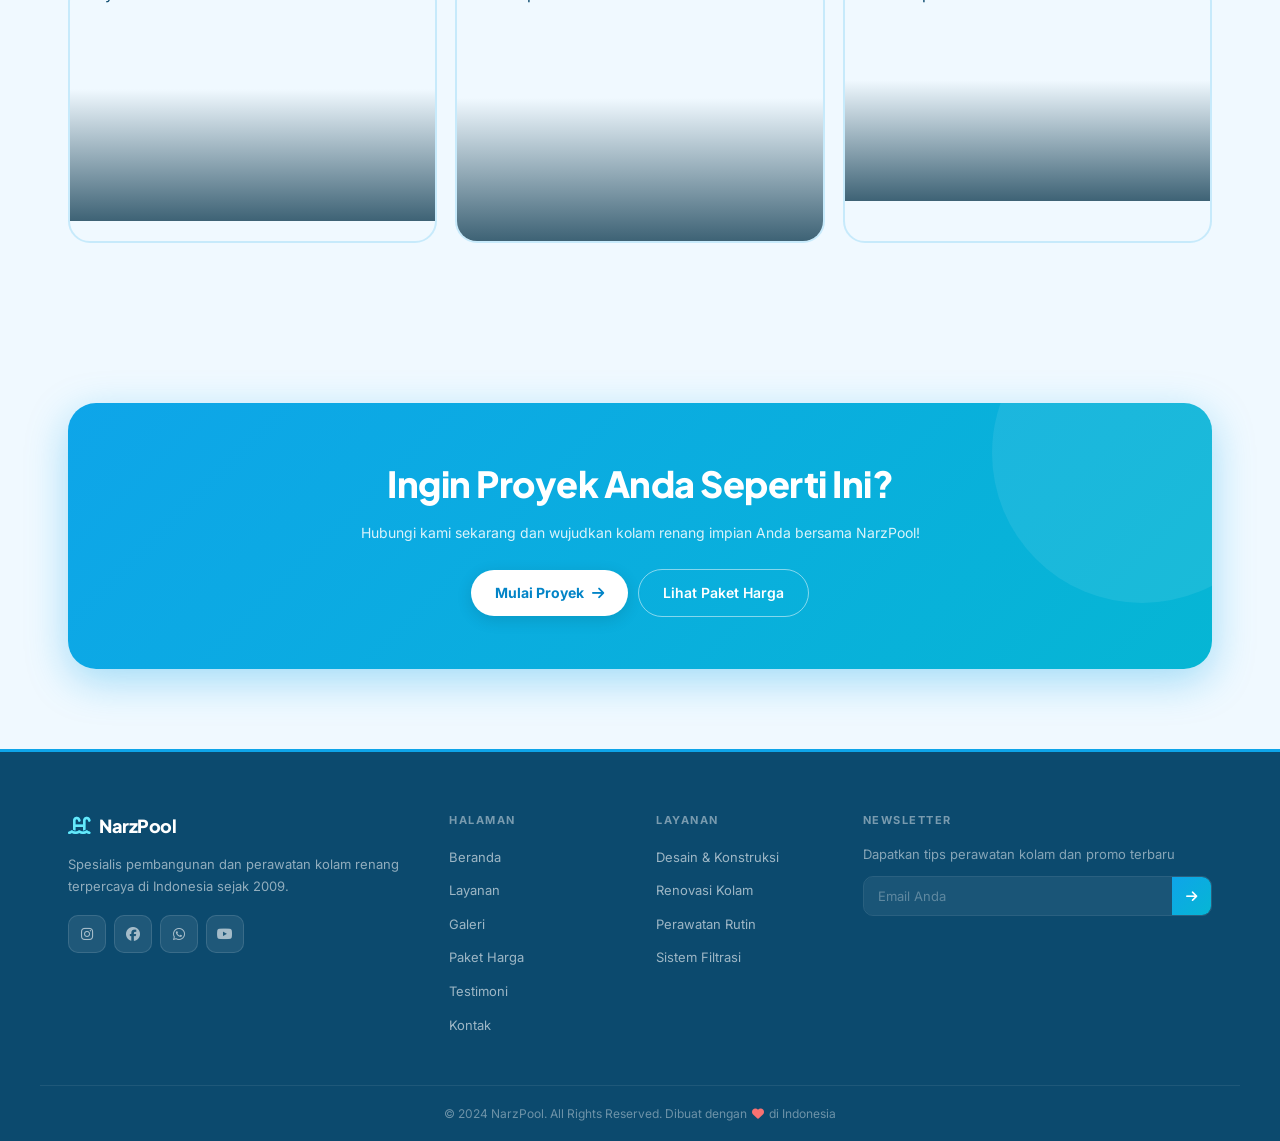
==== commit 0c925e15: "Add files via upload" ====
--- a/galeri.html
+++ b/galeri.html
@@ -18,6 +18,7 @@
         <span>NarzPool</span>
       </a>
       <ul class="nav-links" id="navLinks">
+        <button class="nav-close-btn" id="navClose" aria-label="Tutup menu"><i class="fas fa-times"></i></button>
         <li><a href="index.html">Beranda</a></li>
         <li><a href="layanan.html">Layanan</a></li>
         <li><a href="galeri.html" class="active">Galeri</a></li>
--- a/style.css
+++ b/style.css
@@ -89,41 +89,184 @@
 
 /* ===== NAVBAR ===== */
 .navbar{
-  position:fixed;top:12px;left:50%;transform:translateX(-50%);
-  width:calc(100% - 24px);max-width:1160px;z-index:1000;
-  padding:12px 16px;border-radius:var(--r-lg);
-  background:rgba(255,255,255,.75);backdrop-filter:blur(20px);
+  position:fixed;
+  top:10px;
+  left:50%;
+  transform:translateX(-50%);
+  width:calc(100% - 20px);
+  max-width:1160px;
+  z-index:1000;
+  padding:11px 16px;
+  border-radius:16px;
+  background:rgba(255,255,255,.82);
+  backdrop-filter:blur(20px);
   -webkit-backdrop-filter:blur(20px);
-  border:1px solid rgba(14,165,233,.2);box-shadow:var(--sh-sm);
-  transition:var(--ease);
-}
-.navbar.scrolled{background:rgba(255,255,255,.95);box-shadow:var(--sh-md)}
-.navbar[data-inner="true"]{background:rgba(255,255,255,.95)!important;box-shadow:var(--sh-md)!important}
-.nav-container{display:flex;align-items:center;justify-content:space-between;gap:12px}
-.logo{display:flex;align-items:center;gap:8px;flex-shrink:0}
-.logo i{font-size:20px;background:var(--grad);-webkit-background-clip:text;-webkit-text-fill-color:transparent}
-.logo span{font-family:'Plus Jakarta Sans',sans-serif;font-size:18px;font-weight:800;color:var(--text);letter-spacing:-.5px}
-.nav-links{display:none} /* hidden mobile, shown desktop */
-.nav-links a{color:var(--muted);font-size:14px;font-weight:500;padding:7px 12px;border-radius:var(--r-sm);transition:var(--ease)}
-.nav-links a:hover,.nav-links a.active{color:var(--blue-dark);background:rgba(14,165,233,.1)}
-.nav-cta{background:var(--grad)!important;color:#fff!important;padding:8px 18px!important;border-radius:50px!important;font-weight:600!important}
-.hamburger{display:flex;flex-direction:column;gap:5px;padding:6px;cursor:pointer;z-index:1001}
-.hamburger span{width:22px;height:2px;background:var(--text);border-radius:2px;transition:var(--ease);display:block}
-
-/* Mobile nav drawer */
-.nav-overlay{display:none;position:fixed;inset:0;background:rgba(0,0,0,.45);z-index:998;backdrop-filter:blur(3px)}
-.nav-overlay.show{display:block}
+  border:1px solid rgba(14,165,233,.18);
+  box-shadow:0 2px 16px rgba(14,165,233,.1);
+  transition:all .3s ease;
+}
+.navbar.scrolled,
+.navbar[data-inner="true"]{
+  background:rgba(255,255,255,.97);
+  box-shadow:0 4px 24px rgba(14,165,233,.15);
+}
+.nav-container{
+  display:flex;
+  align-items:center;
+  justify-content:space-between;
+}
+.logo{
+  display:flex;
+  align-items:center;
+  gap:8px;
+  text-decoration:none;
+  flex-shrink:0;
+}
+.logo i{
+  font-size:20px;
+  background:var(--grad);
+  -webkit-background-clip:text;
+  -webkit-text-fill-color:transparent;
+  background-clip:text;
+}
+.logo span{
+  font-family:'Plus Jakarta Sans',sans-serif;
+  font-size:18px;
+  font-weight:800;
+  color:var(--text);
+  letter-spacing:-.5px;
+}
+
+/* Nav links — hidden on mobile by default */
+.nav-links{
+  display:none;
+  list-style:none;
+}
+.nav-links a{
+  text-decoration:none;
+  color:var(--muted);
+  font-size:14px;
+  font-weight:500;
+  padding:7px 12px;
+  border-radius:var(--r-sm);
+  transition:all .2s ease;
+}
+.nav-links a:hover,
+.nav-links a.active{
+  color:var(--blue-dark);
+  background:rgba(14,165,233,.1);
+}
+.nav-cta{
+  background:var(--grad) !important;
+  color:#fff !important;
+  padding:8px 18px !important;
+  border-radius:50px !important;
+  font-weight:600 !important;
+  box-shadow:0 3px 12px rgba(14,165,233,.35) !important;
+}
+
+/* Hamburger button */
+.hamburger{
+  display:flex;
+  flex-direction:column;
+  justify-content:center;
+  gap:5px;
+  width:36px;
+  height:36px;
+  padding:7px;
+  cursor:pointer;
+  border-radius:8px;
+  background:rgba(14,165,233,.08);
+  border:1px solid rgba(14,165,233,.15);
+  flex-shrink:0;
+}
+.hamburger span{
+  display:block;
+  width:100%;
+  height:2px;
+  background:var(--text);
+  border-radius:2px;
+  transition:all .3s ease;
+}
+
+/* Overlay belakang drawer */
+.nav-overlay{
+  display:none;
+  position:fixed;
+  inset:0;
+  background:rgba(0,0,0,.5);
+  z-index:998;
+  -webkit-tap-highlight-color:transparent;
+}
+.nav-overlay.show{ display:block; }
+
+/* Drawer slide-in dari kanan */
 .nav-links.open{
-  display:flex;flex-direction:column;gap:4px;
-  position:fixed;top:0;right:0;bottom:0;
-  width:min(280px,82vw);
+  display:flex !important;
+  flex-direction:column;
+  gap:4px;
+  position:fixed;
+  top:0;
+  right:0;
+  bottom:0;
+  width:min(76vw, 280px);
   background:#fff;
-  padding:72px 20px 32px;
-  box-shadow:-4px 0 40px rgba(0,0,0,.15);
-  z-index:999;overflow-y:auto;
-}
-.nav-links.open a{font-size:15px;padding:12px 16px;display:block;border-radius:var(--r-sm);color:var(--text)}
-.nav-links.open .nav-cta{margin-top:12px;display:block;text-align:center;padding:12px 16px!important;border-radius:var(--r-md)!important}
+  padding:72px 16px 32px;
+  z-index:999;
+  overflow-y:auto;
+  box-shadow:-4px 0 32px rgba(0,0,0,.14);
+  border-left:1px solid rgba(14,165,233,.12);
+  /* animasi masuk */
+  animation:slideIn .28s ease;
+}
+@keyframes slideIn{
+  from{transform:translateX(100%);opacity:.5}
+  to{transform:translateX(0);opacity:1}
+}
+.nav-links.open li{ width:100%; }
+.nav-links.open a{
+  display:block;
+  font-size:15px;
+  font-weight:600;
+  padding:13px 16px;
+  color:var(--text);
+  border-radius:var(--r-sm);
+  border-bottom:1px solid rgba(14,165,233,.07);
+}
+.nav-links.open a.active{
+  color:var(--blue-dark);
+  background:rgba(14,165,233,.08);
+}
+.nav-links.open li:last-child a{
+  border-bottom:none;
+}
+.nav-links.open .nav-cta{
+  margin-top:14px;
+  display:block;
+  text-align:center;
+  padding:13px 16px !important;
+  border-radius:var(--r-md) !important;
+}
+
+/* Tombol close (X) di dalam drawer */
+.nav-close-btn{
+  position:absolute;
+  top:16px;
+  right:16px;
+  width:36px;
+  height:36px;
+  border-radius:50%;
+  border:1px solid rgba(14,165,233,.2);
+  background:rgba(14,165,233,.07);
+  display:flex;
+  align-items:center;
+  justify-content:center;
+  cursor:pointer;
+  font-size:16px;
+  color:var(--muted);
+  flex-shrink:0;
+}
+
 
 /* ===== HERO ===== */
 .hero{
@@ -547,10 +690,30 @@
   section.galeri-page,section.paket-page,section.testimoni-page,
   section.kontak-page,section.rating-summary{padding:80px 0}
 
-  /* Navbar */
-  .navbar{top:16px;padding:14px 28px}
-  .nav-links{display:flex;align-items:center;gap:4px}
-  .hamburger{display:none}
+  /* Navbar desktop */
+  .navbar{ top:16px; padding:14px 28px; }
+  .nav-links{
+    display:flex !important;
+    position:static;
+    flex-direction:row;
+    align-items:center;
+    gap:4px;
+    width:auto;
+    background:none;
+    padding:0;
+    box-shadow:none;
+    border:none;
+    animation:none;
+    overflow:visible;
+  }
+  .nav-links li{ width:auto; }
+  .nav-links a{
+    font-size:14px;
+    font-weight:500;
+    padding:7px 12px;
+    border-bottom:none;
+  }
+  .hamburger{ display:none; }
 
   /* Hero */
   .hero-content{padding:100px 28px 28px}
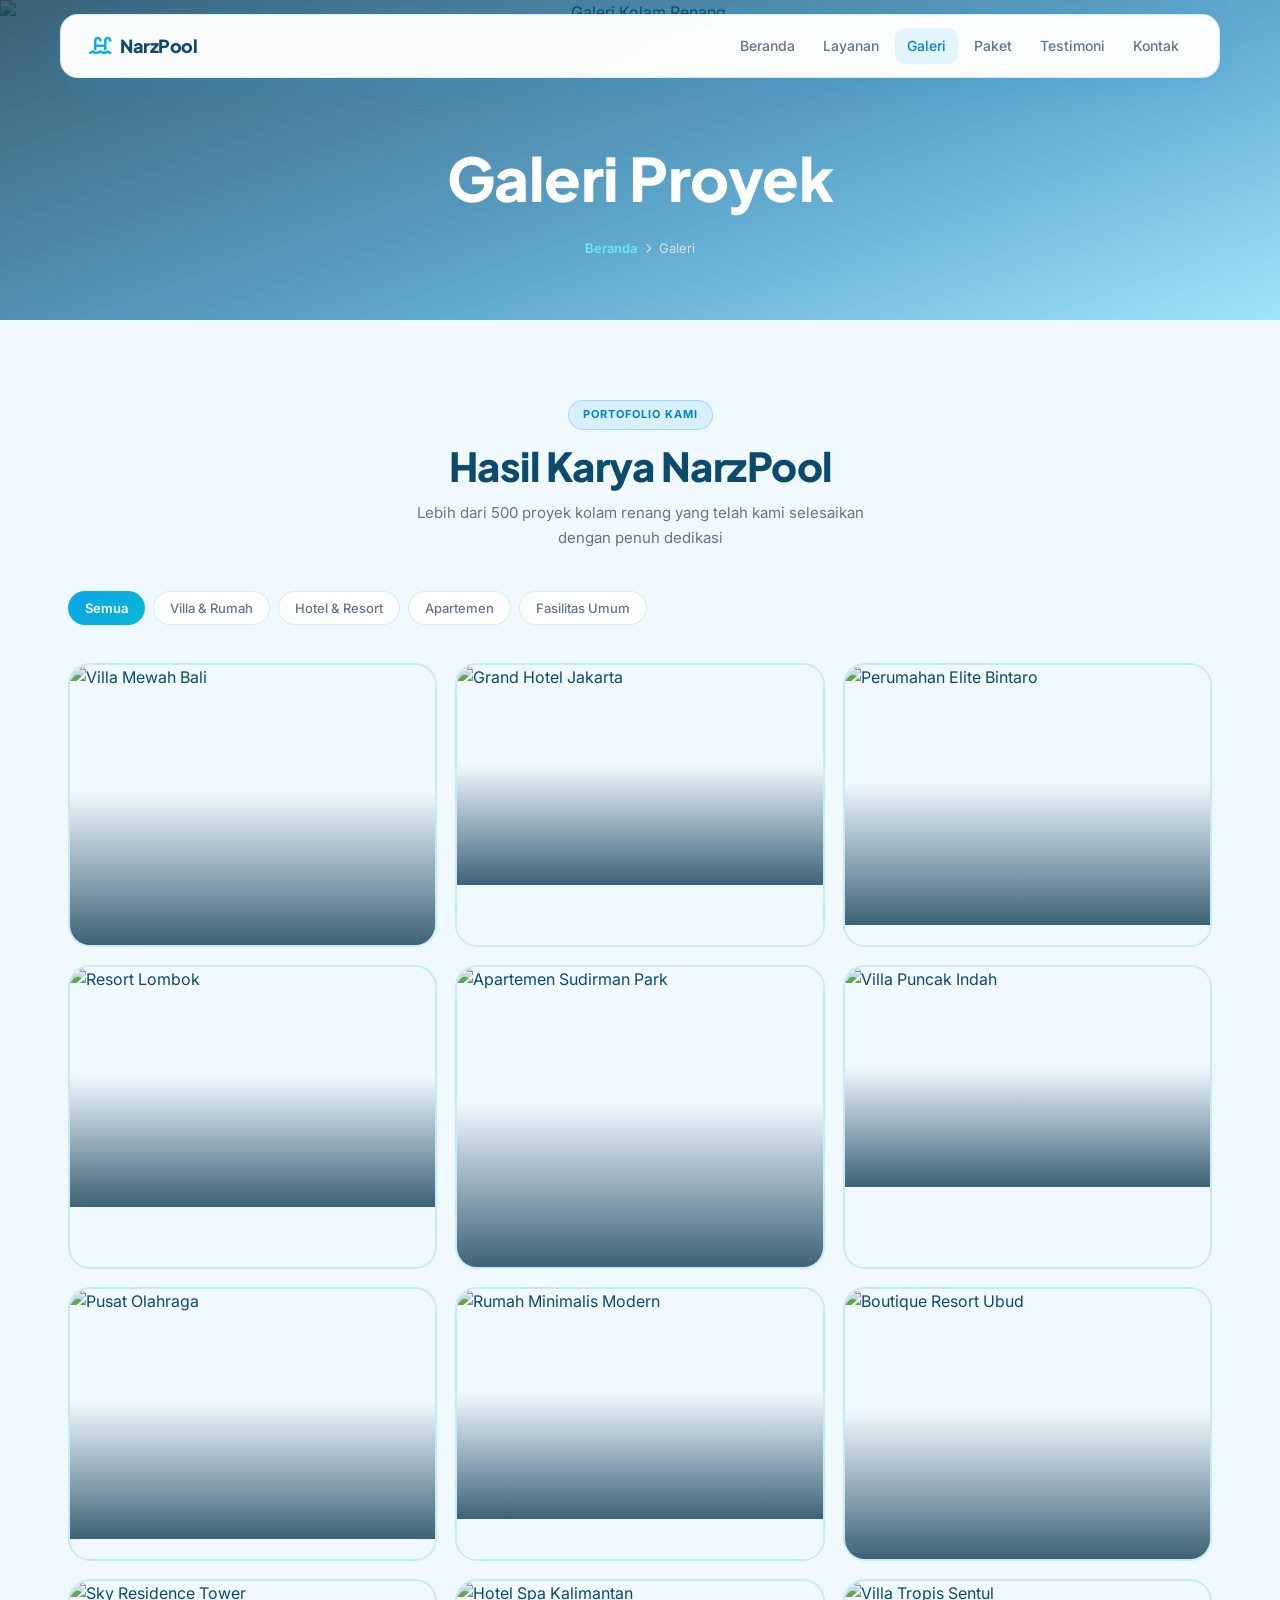
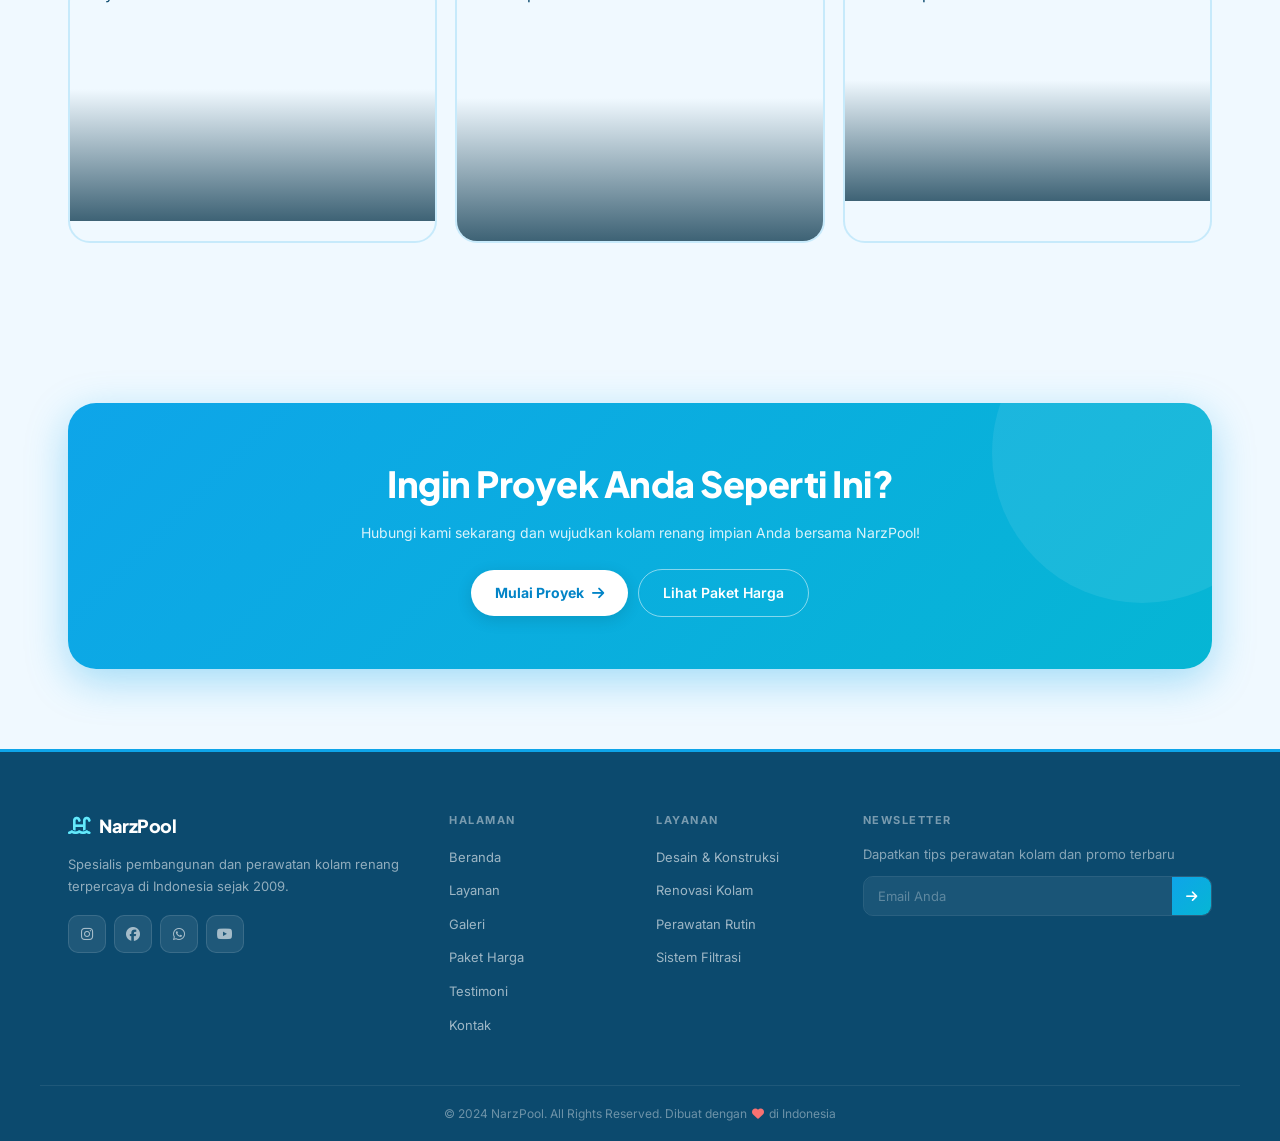
==== commit dd525e48: "Add files via upload" ====
--- a/galeri.html
+++ b/galeri.html
@@ -4,7 +4,7 @@
   <meta charset="UTF-8" />
   <meta name="viewport" content="width=device-width, initial-scale=1.0"/>
   <title>NarzPool - Galeri</title>
-  <link rel="stylesheet" href="style.css"/>
+  <link rel="stylesheet" href="style.css?v=4"/>
   <link href="https://fonts.googleapis.com/css2?family=Poppins:wght@300;400;600;700;800&display=swap" rel="stylesheet"/>
   <link rel="stylesheet" href="https://cdnjs.cloudflare.com/ajax/libs/font-awesome/6.4.0/css/all.min.css"/>
 </head>
--- a/style.css
+++ b/style.css
@@ -88,33 +88,39 @@
 .center-btn{text-align:center}
 
 /* ===== NAVBAR ===== */
+/* VERSION 4 — MOBILE-FIRST CLEAN */
+
+/* MOBILE: navbar full-width, nempel di atas (tidak menggunakan floating pill) */
 .navbar{
   position:fixed;
-  top:10px;
-  left:50%;
-  transform:translateX(-50%);
-  width:calc(100% - 20px);
-  max-width:1160px;
+  top:0;
+  left:0;
+  right:0;
+  width:100%;
   z-index:1000;
-  padding:11px 16px;
-  border-radius:16px;
-  background:rgba(255,255,255,.82);
-  backdrop-filter:blur(20px);
-  -webkit-backdrop-filter:blur(20px);
-  border:1px solid rgba(14,165,233,.18);
-  box-shadow:0 2px 16px rgba(14,165,233,.1);
-  transition:all .3s ease;
-}
-.navbar.scrolled,
+  padding:12px 16px;
+  border-radius:0; /* penting: tidak ada border-radius di mobile agar tidak terpotong */
+  background:rgba(255,255,255,.97);
+  border-bottom:1px solid rgba(14,165,233,.15);
+  box-shadow:0 2px 12px rgba(14,165,233,.1);
+  transition:box-shadow .3s ease;
+}
+.navbar.scrolled{
+  box-shadow:0 4px 20px rgba(14,165,233,.18);
+}
 .navbar[data-inner="true"]{
-  background:rgba(255,255,255,.97);
-  box-shadow:0 4px 24px rgba(14,165,233,.15);
-}
+  background:rgba(255,255,255,.98) !important;
+}
+
 .nav-container{
   display:flex;
   align-items:center;
   justify-content:space-between;
-}
+  width:100%;
+  max-width:1200px;
+  margin:0 auto;
+}
+
 .logo{
   display:flex;
   align-items:center;
@@ -137,11 +143,12 @@
   letter-spacing:-.5px;
 }
 
-/* Nav links — hidden on mobile by default */
+/* Nav links: tersembunyi di mobile */
 .nav-links{
   display:none;
   list-style:none;
 }
+
 .nav-links a{
   text-decoration:none;
   color:var(--muted);
@@ -162,22 +169,21 @@
   padding:8px 18px !important;
   border-radius:50px !important;
   font-weight:600 !important;
-  box-shadow:0 3px 12px rgba(14,165,233,.35) !important;
-}
-
-/* Hamburger button */
+}
+
+/* Hamburger */
 .hamburger{
   display:flex;
   flex-direction:column;
   justify-content:center;
   gap:5px;
-  width:36px;
-  height:36px;
-  padding:7px;
+  width:40px;
+  height:40px;
+  padding:8px;
   cursor:pointer;
-  border-radius:8px;
+  border-radius:10px;
   background:rgba(14,165,233,.08);
-  border:1px solid rgba(14,165,233,.15);
+  border:1.5px solid rgba(14,165,233,.2);
   flex-shrink:0;
 }
 .hamburger span{
@@ -189,46 +195,47 @@
   transition:all .3s ease;
 }
 
-/* Overlay belakang drawer */
+/* Overlay */
 .nav-overlay{
   display:none;
   position:fixed;
   inset:0;
   background:rgba(0,0,0,.5);
   z-index:998;
-  -webkit-tap-highlight-color:transparent;
 }
 .nav-overlay.show{ display:block; }
 
-/* Drawer slide-in dari kanan */
+/* Drawer */
 .nav-links.open{
   display:flex !important;
   flex-direction:column;
-  gap:4px;
+  gap:0;
   position:fixed;
   top:0;
   right:0;
   bottom:0;
-  width:min(76vw, 280px);
+  width:min(75vw, 260px);
   background:#fff;
-  padding:72px 16px 32px;
+  padding:64px 12px 24px;
   z-index:999;
   overflow-y:auto;
-  box-shadow:-4px 0 32px rgba(0,0,0,.14);
+  box-shadow:-6px 0 30px rgba(0,0,0,.15);
   border-left:1px solid rgba(14,165,233,.12);
-  /* animasi masuk */
-  animation:slideIn .28s ease;
-}
-@keyframes slideIn{
-  from{transform:translateX(100%);opacity:.5}
-  to{transform:translateX(0);opacity:1}
-}
-.nav-links.open li{ width:100%; }
+  animation:drawerIn .28s ease;
+}
+@keyframes drawerIn{
+  from{ transform:translateX(100%); }
+  to{   transform:translateX(0); }
+}
+.nav-links.open li{
+  width:100%;
+}
 .nav-links.open a{
   display:block;
+  width:100%;
   font-size:15px;
   font-weight:600;
-  padding:13px 16px;
+  padding:13px 14px;
   color:var(--text);
   border-radius:var(--r-sm);
   border-bottom:1px solid rgba(14,165,233,.07);
@@ -241,30 +248,28 @@
   border-bottom:none;
 }
 .nav-links.open .nav-cta{
-  margin-top:14px;
-  display:block;
+  margin-top:12px;
   text-align:center;
-  padding:13px 16px !important;
+  padding:13px 14px !important;
   border-radius:var(--r-md) !important;
 }
 
-/* Tombol close (X) di dalam drawer */
+/* Tombol × di dalam drawer */
 .nav-close-btn{
   position:absolute;
-  top:16px;
-  right:16px;
-  width:36px;
-  height:36px;
+  top:14px;
+  right:14px;
+  width:34px;
+  height:34px;
   border-radius:50%;
-  border:1px solid rgba(14,165,233,.2);
-  background:rgba(14,165,233,.07);
+  border:1.5px solid rgba(14,165,233,.2);
+  background:rgba(14,165,233,.06);
   display:flex;
   align-items:center;
   justify-content:center;
   cursor:pointer;
-  font-size:16px;
+  font-size:15px;
   color:var(--muted);
-  flex-shrink:0;
 }
 
 
@@ -283,7 +288,7 @@
 
 .hero-content{
   position:relative;z-index:2;text-align:center;
-  width:100%;padding:88px 20px 24px;
+  width:100%;padding:76px 20px 24px;
   flex:1;display:flex;flex-direction:column;
   align-items:center;justify-content:center;
 }
@@ -342,9 +347,9 @@
 
 /* ===== PAGE HERO (halaman dalam) ===== */
 .page-hero{
-  position:relative;min-height:260px;
+  position:relative;min-height:240px;
   display:flex;align-items:center;justify-content:center;
-  text-align:center;padding:90px 16px 40px;overflow:hidden;
+  text-align:center;padding:80px 16px 36px;overflow:hidden;
   background:linear-gradient(160deg,#e0f2fe,#bae6fd,#cffafe);
 }
 .page-hero-img .page-hero-bg{
@@ -690,8 +695,27 @@
   section.galeri-page,section.paket-page,section.testimoni-page,
   section.kontak-page,section.rating-summary{padding:80px 0}
 
-  /* Navbar desktop */
-  .navbar{ top:16px; padding:14px 28px; }
+  /* Navbar desktop: kembali ke pill floating */
+  .navbar{
+    top:14px;
+    left:50%;
+    right:auto;
+    width:calc(100% - 48px);
+    max-width:1160px;
+    transform:translateX(-50%);
+    border-radius:18px;
+    padding:13px 28px;
+    background:rgba(255,255,255,.85);
+    backdrop-filter:blur(20px);
+    -webkit-backdrop-filter:blur(20px);
+    border:1px solid rgba(14,165,233,.18);
+    box-shadow:0 4px 20px rgba(14,165,233,.12);
+  }
+  .navbar.scrolled{
+    background:rgba(255,255,255,.97);
+    box-shadow:0 6px 28px rgba(14,165,233,.18);
+  }
+  .nav-container{ max-width:none; margin:0; }
   .nav-links{
     display:flex !important;
     position:static;
@@ -712,7 +736,9 @@
     font-weight:500;
     padding:7px 12px;
     border-bottom:none;
+    display:inline-flex;
   }
+  .nav-close-btn{ display:none; }
   .hamburger{ display:none; }
 
   /* Hero */
@@ -798,7 +824,7 @@
   .stat-item h2{font-size:38px}
 
   /* Page hero */
-  .page-hero{min-height:320px;padding:100px 28px 48px}
+  .page-hero{min-height:320px;padding:120px 28px 52px}
   .page-hero-content h1{font-size:clamp(40px,6vw,60px)}
 }
 
